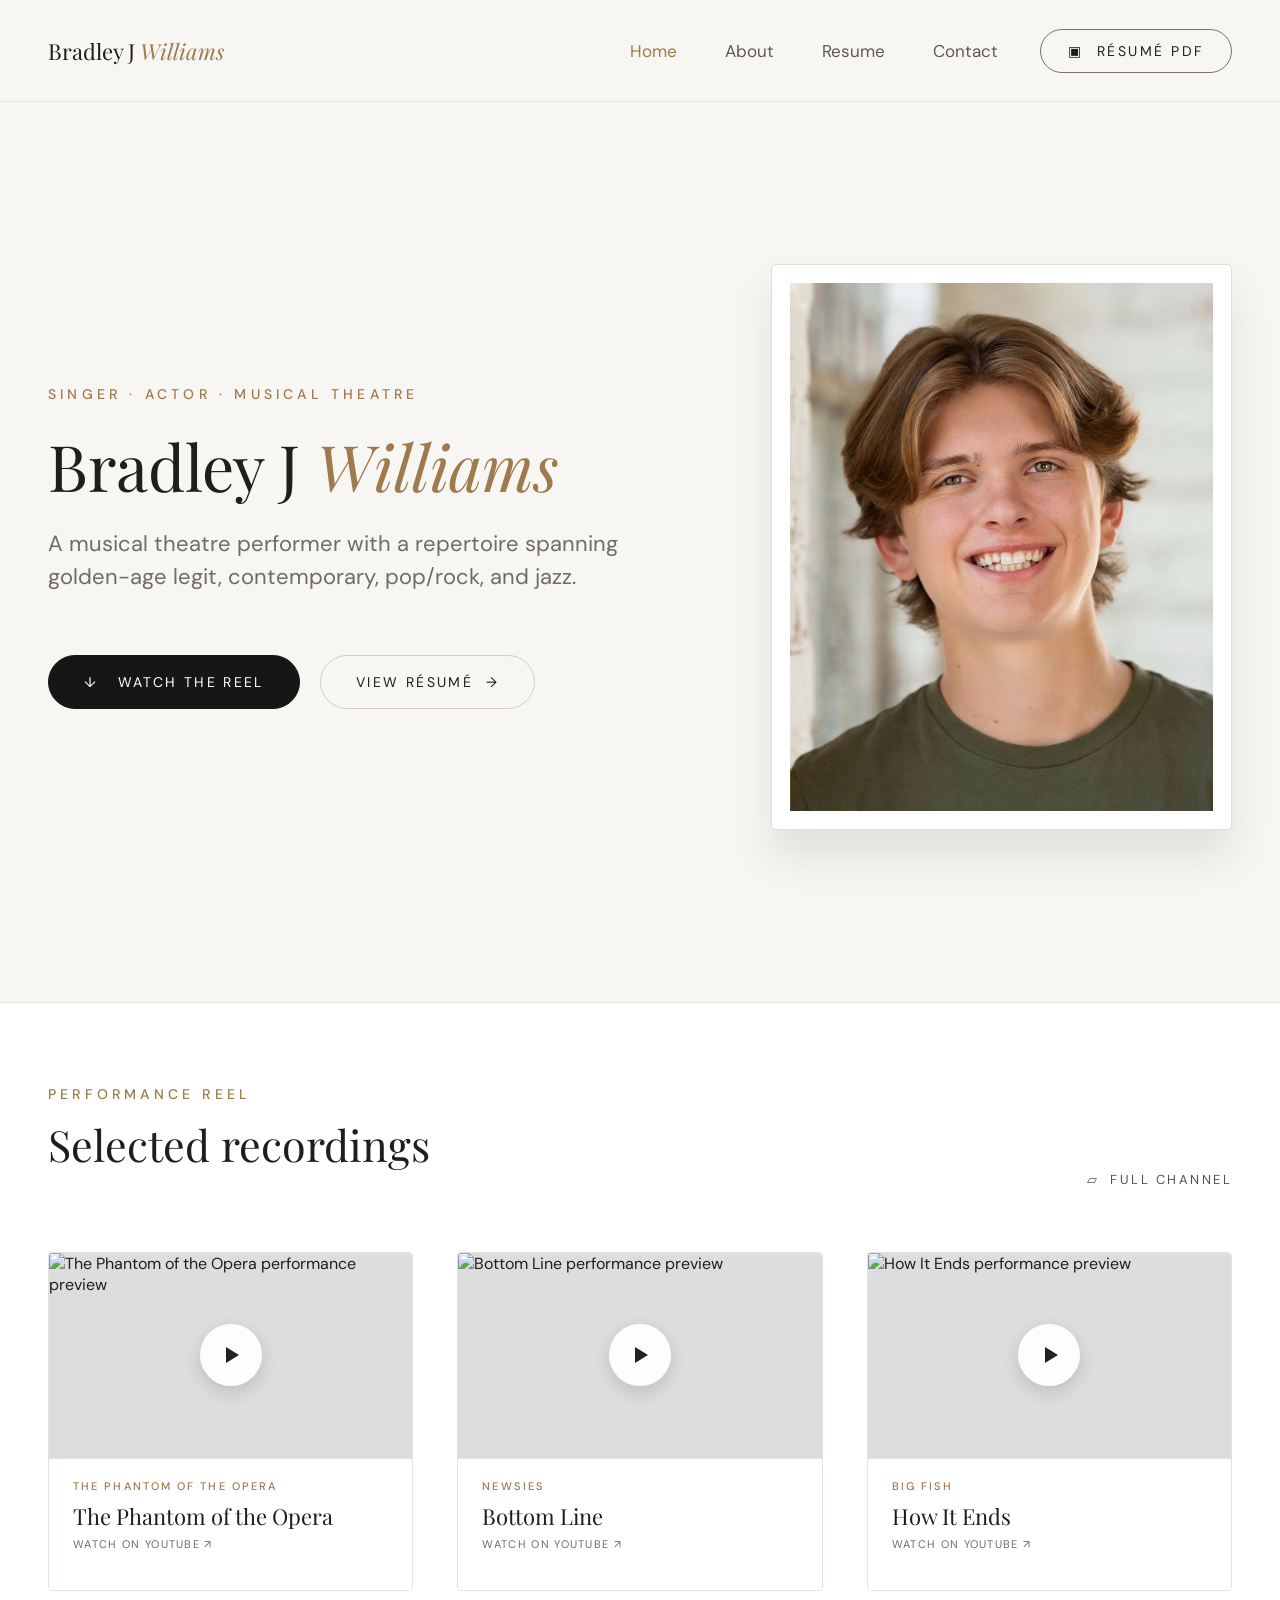
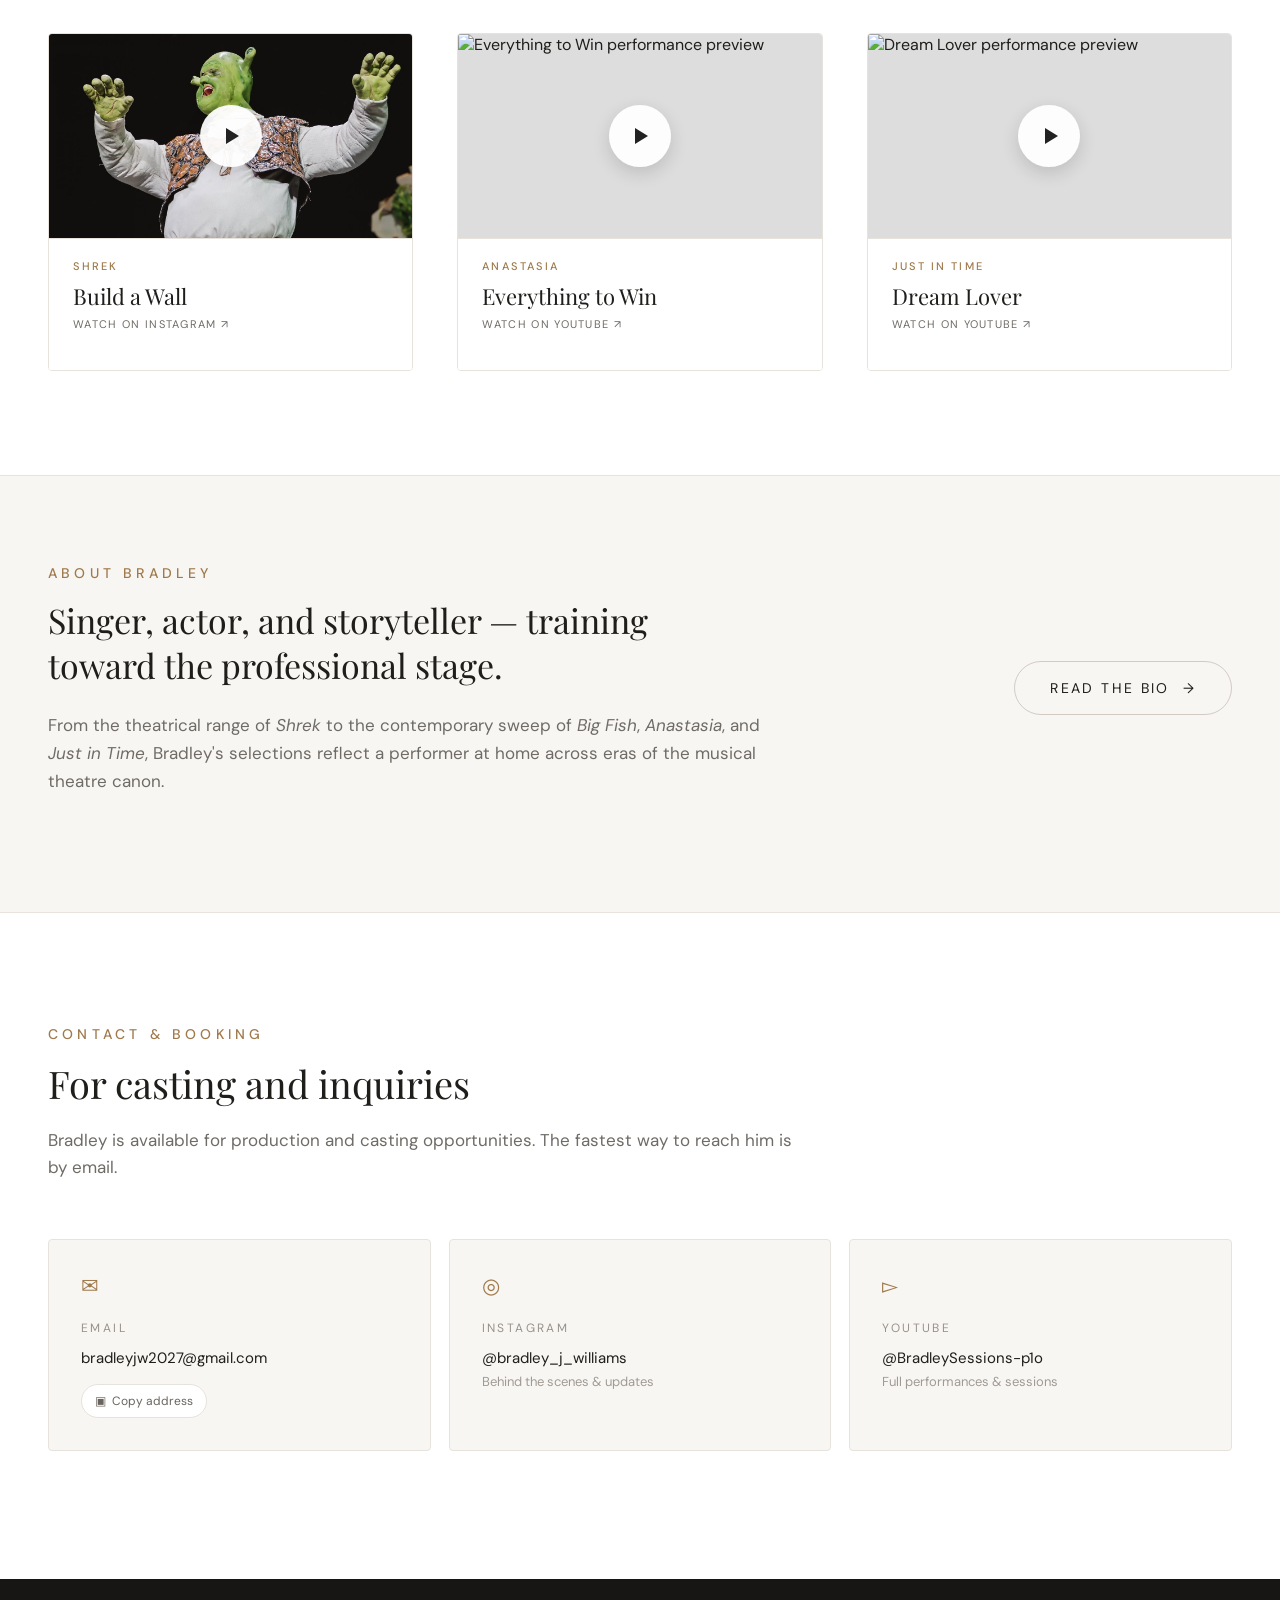
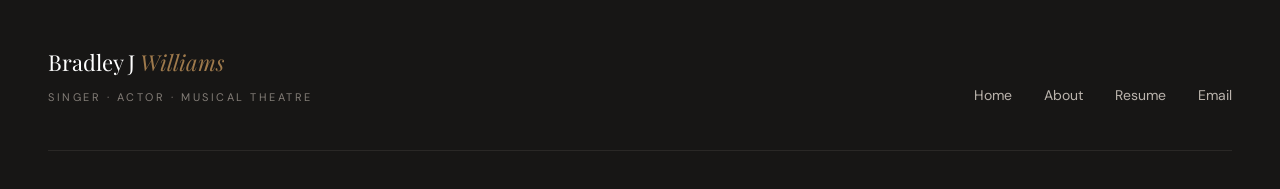
==== index.html @ c388e52e "Improve homepage SEO metadata and structured data" ====
<!doctype html>
<html lang="en">
<head>
  <meta charset="utf-8">
  <meta name="viewport" content="width=device-width, initial-scale=1">
  <title>Bradley Williams | Musical Theatre Singer & Actor</title>
  <meta name="description" content="Bradley Williams is a Texas-based singer, actor, tenor, and musical theatre performer. Explore performance videos, biography, credits, and résumé.">
  <meta name="robots" content="index,follow">
  <link rel="canonical" href="https://bradleywilliams.com/">
  <meta property="og:type" content="website">
  <meta property="og:title" content="Bradley Williams | Musical Theatre Singer & Actor">
  <meta property="og:description" content="Bradley Williams is a Texas-based singer, actor, tenor, and musical theatre performer.">
  <meta property="og:url" content="https://bradleywilliams.com/">
  <meta property="og:image" content="https://bradleywilliams.com/assets/images/bradley-headshot.jpg">
  <meta name="twitter:card" content="summary_large_image">
  <script type="application/ld+json">
  {
    "@context": "https://schema.org",
    "@type": "Person",
    "name": "Bradley Williams",
    "alternateName": "Bradley J Williams",
    "url": "https://bradleywilliams.com/",
    "image": "https://bradleywilliams.com/assets/images/bradley-headshot.jpg",
    "description": "Texas-based singer, actor, tenor, and musical theatre performer.",
    "jobTitle": "Musical Theatre Performer",
    "sameAs": [
      "https://www.instagram.com/bradley_j_williams",
      "https://www.youtube.com/@BradleySessions-p1o"
    ],
    "knowsAbout": ["Musical theatre", "Acting", "Singing", "Tenor vocal performance"]
  }
  </script>
  <link rel="stylesheet" href="/css/styles.css">
</head>
<body>

<header class="site-header">
  <div class="header-inner">
    <a class="brand" href="/">Bradley J <em>Williams</em></a>
    <div class="nav-wrap">
      <nav class="main-nav" aria-label="Primary navigation">
        <a class="active" href="/">Home</a>
<a href="/about/">About</a>
<a href="/resume/">Resume</a>
<a href="/#contact">Contact</a>
      </nav>
      <a class="pill header-resume" href="/assets/Bradley-Williams-Resume.pdf" target="_blank" rel="noreferrer">▣&nbsp; Résumé PDF</a>
      <button class="mobile-menu-button" type="button">Menu</button>
    </div>
  </div>
</header>

<main>
  <section class="hero">
    <div class="hero-inner">
      <div>
        <div class="eyebrow">Singer · Actor · Musical Theatre</div>
        <h1>Bradley J <em>Williams</em></h1>
        <p class="hero-copy">A musical theatre performer with a repertoire spanning golden-age legit, contemporary, pop/rock, and jazz.</p>
        <div class="hero-actions">
          <a class="btn btn-dark" href="#reel">↓&nbsp;&nbsp; Watch the Reel</a>
          <a class="btn" href="/resume/">View Résumé&nbsp; →</a>
        </div>
      </div>
      <div class="portrait-wrap">
        <img src="/assets/images/bradley-headshot.jpg" alt="Bradley Williams headshot">
      </div>
    </div>
  </section>

  <section class="section" id="reel">
    <div class="container">
      <div class="section-head">
        <div>
          <div class="eyebrow">Performance Reel</div>
          <h2 class="section-title">Selected recordings</h2>
        </div>
        <a class="text-link" href="https://www.youtube.com/@BradleySessions-p1o" target="_blank" rel="noreferrer">▱&nbsp; Full Channel</a>
      </div>
      <div class="reel-grid">
<article class="reel-card">
  <a class="video-card-link" href="https://youtu.be/jh11AfMgz7s?si=OAochRNRkczRtO2m" target="_blank" rel="noreferrer" aria-label="Watch The Phantom of the Opera on YouTube">
    <div class="thumb">
      <img src="https://i.ytimg.com/vi/jh11AfMgz7s/maxresdefault.jpg" onerror="this.onerror=null;this.src='https://i.ytimg.com/vi/jh11AfMgz7s/hqdefault.jpg';" alt="The Phantom of the Opera performance preview">
      <span class="thumb-play" aria-hidden="true"></span>
    </div>
    <div class="video-caption">
      <div class="video-caption-source">The Phantom of the Opera</div>
      <h3>The Phantom of the Opera</h3>
      <div class="video-caption-platform">Watch on YouTube ↗</div>
    </div>
  </a>
</article>

<article class="reel-card">
  <a class="video-card-link" href="https://youtu.be/Z5vK0lTfNGQ?si=1kNYJ4Dmfmtf8sWB&t=14" target="_blank" rel="noreferrer" aria-label="Watch Bottom Line on YouTube">
    <div class="thumb">
      <img src="https://i.ytimg.com/vi/Z5vK0lTfNGQ/maxresdefault.jpg" onerror="this.onerror=null;this.src='https://i.ytimg.com/vi/Z5vK0lTfNGQ/hqdefault.jpg';" alt="Bottom Line performance preview">
      <span class="thumb-play" aria-hidden="true"></span>
    </div>
    <div class="video-caption">
      <div class="video-caption-source">Newsies</div>
      <h3>Bottom Line</h3>
      <div class="video-caption-platform">Watch on YouTube ↗</div>
    </div>
  </a>
</article>

<article class="reel-card">
  <a class="video-card-link" href="https://youtu.be/i0TTzOoJ-EU?si=W6G39jZOZdySjTmH&t=114" target="_blank" rel="noreferrer" aria-label="Watch How It Ends on YouTube">
    <div class="thumb">
      <img src="https://i.ytimg.com/vi/i0TTzOoJ-EU/maxresdefault.jpg" onerror="this.onerror=null;this.src='https://i.ytimg.com/vi/i0TTzOoJ-EU/hqdefault.jpg';" alt="How It Ends performance preview">
      <span class="thumb-play" aria-hidden="true"></span>
    </div>
    <div class="video-caption">
      <div class="video-caption-source">Big Fish</div>
      <h3>How It Ends</h3>
      <div class="video-caption-platform">Watch on YouTube ↗</div>
    </div>
  </a>
</article>

<article class="reel-card">
  <a class="video-card-link" href="https://www.instagram.com/reel/Datxx2kPi9q/" target="_blank" rel="noreferrer" aria-label="Watch Build a Wall on Instagram">
    <div class="thumb">
      <img src="/assets/images/build-a-wall.jpg" alt="Build a Wall performance preview">
      <span class="thumb-play" aria-hidden="true"></span>
    </div>
    <div class="video-caption">
      <div class="video-caption-source">Shrek</div>
      <h3>Build a Wall</h3>
      <div class="video-caption-platform">Watch on Instagram ↗</div>
    </div>
  </a>
</article>

<article class="reel-card">
  <a class="video-card-link" href="https://youtu.be/oRE6mgVL8vE?si=3Qv8_Ngjm-LgUA46&t=59" target="_blank" rel="noreferrer" aria-label="Watch Everything to Win on YouTube">
    <div class="thumb">
      <img src="https://i.ytimg.com/vi/oRE6mgVL8vE/maxresdefault.jpg" onerror="this.onerror=null;this.src='https://i.ytimg.com/vi/oRE6mgVL8vE/hqdefault.jpg';" alt="Everything to Win performance preview">
      <span class="thumb-play" aria-hidden="true"></span>
    </div>
    <div class="video-caption">
      <div class="video-caption-source">Anastasia</div>
      <h3>Everything to Win</h3>
      <div class="video-caption-platform">Watch on YouTube ↗</div>
    </div>
  </a>
</article>

<article class="reel-card">
  <a class="video-card-link" href="https://www.youtube.com/watch?v=N6ju4sAEshk" target="_blank" rel="noreferrer" aria-label="Watch Dream Lover on YouTube">
    <div class="thumb">
      <img src="https://i.ytimg.com/vi/N6ju4sAEshk/maxresdefault.jpg" onerror="this.onerror=null;this.src='https://i.ytimg.com/vi/N6ju4sAEshk/hqdefault.jpg';" alt="Dream Lover performance preview">
      <span class="thumb-play" aria-hidden="true"></span>
    </div>
    <div class="video-caption">
      <div class="video-caption-source">Just in Time</div>
      <h3>Dream Lover</h3>
      <div class="video-caption-platform">Watch on YouTube ↗</div>
    </div>
  </a>
</article>
</div>
    </div>
  </section>

  <section class="about-strip">
    <div class="container about-grid">
      <div class="about-copy">
        <div class="eyebrow">About Bradley</div>
        <h2>Singer, actor, and storyteller — training toward the professional stage.</h2>
        <p>From the theatrical range of <em>Shrek</em> to the contemporary sweep of <em>Big Fish</em>, <em>Anastasia</em>, and <em>Just in Time</em>, Bradley's selections reflect a performer at home across eras of the musical theatre canon.</p>
      </div>
      <a class="btn about-cta" href="/about/">Read the Bio&nbsp; →</a>
    </div>
  </section>

  <section class="contact" id="contact">
    <div class="container">
      <div class="eyebrow">Contact & Booking</div>
      <h2>For casting and inquiries</h2>
      <p class="contact-intro">Bradley is available for production and casting opportunities. The fastest way to reach him is by email.</p>
      <div class="contact-grid">
        <div class="contact-card">
          <div class="contact-icon">✉</div>
          <div class="contact-label">Email</div>
          <div class="contact-value"><a href="mailto:bradleyjw2027@gmail.com">bradleyjw2027@gmail.com</a></div>
          <button class="copy-btn" type="button" data-copy-email="bradleyjw2027@gmail.com">▣&nbsp; Copy address</button>
        </div>
        <a class="contact-card" href="https://www.instagram.com/bradley_j_williams?utm_source=ig_web_button_share_sheet&igsh=ZDNlZDc0MzIxNw==" target="_blank" rel="noreferrer">
          <div class="contact-icon">◎</div>
          <div class="contact-label">Instagram</div>
          <div class="contact-value">@bradley_j_williams</div>
          <div class="contact-sub">Behind the scenes & updates</div>
        </a>
        <a class="contact-card" href="https://www.youtube.com/@BradleySessions-p1o" target="_blank" rel="noreferrer">
          <div class="contact-icon">▻</div>
          <div class="contact-label">YouTube</div>
          <div class="contact-value">@BradleySessions-p1o</div>
          <div class="contact-sub">Full performances & sessions</div>
        </a>
      </div>
    </div>
  </section>
</main>

<footer class="site-footer">
  <div class="container">
    <div class="footer-top">
      <div>
        <div class="footer-brand">Bradley J <em>Williams</em></div>
        <div class="footer-tagline">Singer · Actor · Musical Theatre</div>
      </div>
      <nav class="footer-nav">
        <a href="/">Home</a>
        <a href="/about/">About</a>
        <a href="/resume/">Resume</a>
        <a href="mailto:bradleyjw2027@gmail.com">Email</a>
      </nav>
    </div>
    <div class="footer-rule"></div>
  </div>
</footer>
<script src="/js/main.js"></script>

</body>
</html>
---- css/styles.css ----
@import url('https://fonts.googleapis.com/css2?family=DM+Sans:wght@300;400;500;600&family=Playfair+Display:ital,wght@0,400;1,400&display=swap');

:root {
  --paper: #f8f6f3;
  --white: #ffffff;
  --ink: #1f1e1b;
  --muted: #6f6b66;
  --gold: #9f7a4c;
  --line: #e7e2dc;
  --dark: #171615;
  --max: 1440px;
  --serif: "Playfair Display", Georgia, "Times New Roman", serif;
  --sans: "DM Sans", Arial, sans-serif;
}
* { box-sizing: border-box; }
html { scroll-behavior: smooth; }
body { margin:0; color:var(--ink); font-family:var(--sans); background:#fff; -webkit-font-smoothing:antialiased; }
a { color:inherit; text-decoration:none; }
img { display:block; max-width:100%; }
button { font:inherit; }
.container { width:min(calc(100% - 96px), var(--max)); margin:0 auto; }

.site-header {
  height:102px; background:rgba(248,246,243,.96); border-bottom:1px solid var(--line);
  display:flex; align-items:center; position:sticky; top:0; z-index:20; backdrop-filter:blur(10px);
}
.header-inner {
  width:min(calc(100% - 96px), 1885px); margin:0 auto; display:flex; align-items:center; justify-content:space-between;
}
.brand { font-family:var(--serif); font-size:22px; white-space:nowrap; }
.brand em { color:var(--gold); font-weight:400; }
.nav-wrap { display:flex; align-items:center; gap:42px; }
.main-nav { display:flex; gap:48px; align-items:center; }
.main-nav a { color:#5e5953; font-size:17px; }
.main-nav a:hover, .main-nav a.active { color:var(--gold); }

.pill, .btn { display:inline-flex; align-items:center; justify-content:center; gap:11px; border-radius:999px; transition:.2s ease; }
.pill { padding:12px 27px; border:1px solid #77716a; font-size:14px; letter-spacing:.18em; text-transform:uppercase; }
.pill:hover { background:var(--ink); color:#fff; }

.hero { background:var(--paper); border-bottom:1px solid var(--line); }
.hero-inner {
  min-height:900px; width:min(calc(100% - 96px), 1885px); margin:0 auto;
  display:grid; grid-template-columns:1.15fr .85fr; align-items:center; gap:100px; padding:95px 0 105px;
}
.eyebrow { color:var(--gold); text-transform:uppercase; font-size:14px; letter-spacing:.30em; font-weight:500; }
.hero h1, .section-title, .page-title { font-family:var(--serif); font-weight:400; }
.hero h1 { font-size:clamp(56px, 5vw, 72px); margin:30px 0 28px; line-height:1.03; }
.hero h1 em { color:var(--gold); font-weight:400; }
.hero-copy { max-width:770px; color:var(--muted); font-size:22px; line-height:1.5; margin:0; }
.hero-actions { display:flex; gap:20px; margin-top:62px; flex-wrap:wrap; }
.btn {
  min-height:54px; padding:0 35px; border:1px solid #d1cbc4; text-transform:uppercase;
  letter-spacing:.17em; font-size:14px; background:transparent;
}
.btn-dark { background:var(--dark); color:#fff; border-color:var(--dark); }
.btn:hover { transform:translateY(-1px); }
.btn-dark:hover { background:#2a2826; }

.portrait-wrap {
  justify-self:center; width:min(100%, 590px); padding:18px; border:1px solid #e1ddd8;
  border-radius:5px; background:#fff; box-shadow:0 26px 40px rgba(33,29,24,.10);
}
.portrait-wrap img { width:100%; aspect-ratio:.80; object-fit:cover; }

.section { padding:82px 0 104px; }
.section-head { display:flex; align-items:flex-end; justify-content:space-between; gap:40px; margin-bottom:64px; }
.section-title { font-size:43px; line-height:1.1; margin:18px 0 20px; }
.section-lede { color:var(--muted); font-size:18px; line-height:1.55; max-width:780px; margin:0; }
.text-link { text-transform:uppercase; letter-spacing:.19em; font-size:13px; color:#57524e; white-space:nowrap; }

.reel-grid { display:grid; grid-template-columns:repeat(3, 1fr); gap:42px 44px; }
.reel-card { border:1px solid var(--line); border-radius:4px; overflow:hidden; background:#fff; }
.thumb { position:relative; aspect-ratio:16/9; overflow:hidden; background:#ddd; }
.thumb img { width:100%; height:100%; object-fit:cover; }
.card-body { padding:30px 32px 34px; }
.card-kicker { color:var(--gold); font-size:12px; letter-spacing:.22em; text-transform:uppercase; }
.card-title { font-family:var(--serif); font-size:21px; margin:15px 0 6px; font-weight:400; }
.card-credit { color:#938d87; font-size:15px; }
.card-link { display:inline-block; margin-top:22px; text-transform:uppercase; font-size:12px; letter-spacing:.18em; color:#5d5853; }

.about-strip { background:var(--paper); border-top:1px solid var(--line); border-bottom:1px solid var(--line); padding:88px 0 100px; }
.about-grid { display:grid; grid-template-columns:1.3fr .7fr; align-items:center; gap:80px; }
.about-copy h2 { font-family:var(--serif); font-size:34px; line-height:1.33; font-weight:400; max-width:660px; margin:16px 0 24px; }
.about-copy p { color:var(--muted); font-size:17px; line-height:1.62; max-width:760px; }
.about-cta { justify-self:end; }

.contact { padding:112px 0 128px; }
.contact h2 { font-family:var(--serif); font-weight:400; font-size:38px; margin:15px 0 18px; }
.contact-intro { color:var(--muted); font-size:17px; line-height:1.6; max-width:760px; }
.contact-grid { margin-top:58px; display:grid; grid-template-columns:repeat(3, 1fr); gap:18px; }
.contact-card { min-height:176px; border:1px solid var(--line); background:var(--paper); padding:32px; border-radius:4px; }
.contact-icon { color:var(--gold); font-size:21px; }
.contact-label { color:#98918a; letter-spacing:.20em; text-transform:uppercase; font-size:12px; margin-top:20px; }
.contact-value { margin-top:12px; font-size:15px; }
.contact-sub { color:#a09a94; font-size:13px; margin-top:5px; }
.copy-btn { margin-top:16px; border:1px solid var(--line); background:#fff; border-radius:999px; padding:8px 13px; cursor:pointer; color:#6a645f; font-size:12px; }

.site-footer { background:var(--dark); color:#bbb4ad; padding:68px 0 38px; }
.footer-top { display:flex; align-items:flex-end; justify-content:space-between; gap:40px; }
.footer-brand { color:#fff; font-family:var(--serif); font-size:22px; }
.footer-brand em { color:var(--gold); }
.footer-tagline { margin-top:13px; text-transform:uppercase; font-size:11px; letter-spacing:.23em; color:#837d77; }
.footer-nav { display:flex; gap:32px; font-size:14px; }
.footer-rule { border-top:1px solid #2a2826; margin-top:46px; }

.page-hero { background:var(--paper); border-bottom:1px solid var(--line); padding:100px 0 90px; }
.page-title { font-size:56px; margin:18px 0 22px; }
.content-section { padding:80px 0 120px; }
.prose { max-width:820px; color:var(--muted); font-size:18px; line-height:1.8; }
.prose h2 { color:var(--ink); font-family:var(--serif); font-size:32px; font-weight:400; margin-top:46px; }
.resume-grid { display:grid; grid-template-columns:1fr 1fr; gap:42px 70px; margin-top:50px; }
.resume-block h3 { font-family:var(--serif); font-size:26px; font-weight:400; margin:0 0 18px; }
.resume-block p, .resume-block li { color:var(--muted); line-height:1.7; }
.resume-block ul { padding-left:18px; }

.mobile-menu-button { display:none; }

@media (max-width:980px) {
  .container, .header-inner, .hero-inner { width:min(calc(100% - 44px), var(--max)); }
  .main-nav, .header-resume { display:none; }
  .mobile-menu-button { display:block; border:1px solid var(--line); background:#fff; border-radius:999px; padding:9px 14px; font-size:13px; cursor:pointer; }
  .nav-wrap.open .main-nav {
    display:flex; position:absolute; right:22px; top:78px; background:#fff; border:1px solid var(--line);
    flex-direction:column; gap:0; width:220px; box-shadow:0 16px 36px rgba(0,0,0,.08);
  }
  .nav-wrap.open .main-nav a { width:100%; padding:15px 20px; border-bottom:1px solid var(--line); }
  .hero-inner { grid-template-columns:1fr; min-height:auto; padding:80px 0; gap:65px; }
  .portrait-wrap { width:min(100%, 520px); justify-self:start; }
  .reel-grid { grid-template-columns:1fr 1fr; }
  .about-grid { grid-template-columns:1fr; }
  .about-cta { justify-self:start; }
  .contact-grid { grid-template-columns:1fr; }
}

@media (max-width:640px) {
  .site-header { height:78px; }
  .container, .header-inner, .hero-inner { width:min(calc(100% - 32px), var(--max)); }
  .brand { font-size:20px; }
  .hero-inner { padding:62px 0 70px; gap:52px; }
  .hero h1 { font-size:49px; }
  .hero-copy { font-size:18px; }
  .hero-actions { margin-top:38px; }
  .btn { width:100%; }
  .section { padding:70px 0 80px; }
  .section-head { display:block; margin-bottom:40px; }
  .section-head .text-link { display:inline-block; margin-top:24px; }
  .section-title { font-size:36px; }
  .reel-grid { grid-template-columns:1fr; gap:22px; }
  .card-body { padding:24px; }
  .about-strip { padding:70px 0; }
  .about-copy h2 { font-size:30px; }
  .contact { padding:78px 0 90px; }
  .footer-top { align-items:flex-start; flex-direction:column; }
  .footer-nav { flex-wrap:wrap; gap:18px 26px; }
  .page-title { font-size:45px; }
  .resume-grid { grid-template-columns:1fr; }
}


/* === Emergent-style About page === */
.about-page-hero {
  background: var(--paper);
  padding: 88px 0 44px;
}
.about-page-title {
  font-family: var(--serif);
  font-size: clamp(48px, 5vw, 68px);
  line-height: 1.03;
  font-weight: 400;
  max-width: 850px;
  margin: 24px 0 0;
}
.about-page-title em {
  color: var(--gold);
  font-weight: 400;
}
.about-detail-section {
  background: var(--paper);
  padding: 28px 0 110px;
}
.about-detail-grid {
  display: grid;
  grid-template-columns: 390px 1fr;
  gap: 74px;
  align-items: start;
}
.about-photo-card {
  background: #fff;
  border: 1px solid var(--line);
  padding: 12px;
  border-radius: 4px;
}
.about-photo-card img {
  width: 100%;
  aspect-ratio: 4 / 5;
  object-fit: cover;
  object-position: center top;
}
.about-facts {
  border-top: 1px solid var(--line);
  margin-top: 28px;
  padding-top: 18px;
}
.about-fact {
  display: flex;
  justify-content: space-between;
  gap: 22px;
  padding: 8px 0;
}
.about-fact .label {
  color: #9a948d;
  text-transform: uppercase;
  letter-spacing: .18em;
  font-size: 11px;
}
.about-fact .value {
  text-align: right;
  font-size: 13px;
}
.about-copy-stack h2 {
  font-family: var(--serif);
  font-size: 31px;
  font-weight: 400;
  margin: 0 0 18px;
}
.about-copy-stack p {
  color: var(--muted);
  font-size: 16px;
  line-height: 1.65;
  max-width: 720px;
}
.about-copy-stack section + section {
  margin-top: 48px;
}
.training-note {
  margin-top: 14px;
  padding: 26px 28px;
  background: #f3efe8;
  border: 1px solid #e5d9c8;
  color: var(--muted);
  line-height: 1.55;
  font-size: 15px;
}

/* === Emergent-style Resume page === */
.resume-page {
  background: var(--paper);
}
.resume-page-hero {
  padding: 92px 0 60px;
}
.resume-page-top {
  display: flex;
  justify-content: space-between;
  gap: 48px;
  align-items: flex-end;
}
.resume-page-title {
  font-family: var(--serif);
  font-size: clamp(48px, 5vw, 66px);
  line-height: 1.03;
  font-weight: 400;
  margin: 22px 0 20px;
}
.resume-page-title em {
  color: var(--gold);
  font-weight: 400;
}
.resume-actions {
  display: flex;
  gap: 16px;
  flex-wrap: wrap;
  padding-bottom: 12px;
}
.resume-preview-shell {
  width: min(calc(100% - 96px), var(--max));
  margin: 0 auto;
  padding-bottom: 110px;
}
.resume-preview-card {
  border: 1px solid var(--line);
  background: #fff;
  border-radius: 4px;
  overflow: hidden;
  box-shadow: 0 18px 40px rgba(25,23,20,.06);
}
.resume-preview-bar {
  height: 44px;
  display: flex;
  align-items: center;
  justify-content: space-between;
  padding: 0 20px;
  color: #9b948c;
  font-size: 11px;
  letter-spacing: .18em;
  text-transform: uppercase;
  border-bottom: 1px solid var(--line);
}
.resume-preview-frame {
  background: #202020;
  min-height: 900px;
}
.resume-preview-frame iframe {
  width: 100%;
  height: 900px;
  border: 0;
  display: block;
  background: #202020;
}

@media (max-width: 980px) {
  .about-detail-grid {
    grid-template-columns: 1fr;
    gap: 46px;
  }
  .about-photo-column {
    max-width: 480px;
  }
  .resume-page-top {
    display: block;
  }
  .resume-actions {
    margin-top: 28px;
  }
}
@media (max-width: 640px) {
  .about-page-hero { padding: 58px 0 24px; }
  .about-detail-section { padding-bottom: 72px; }
  .about-page-title { font-size: 46px; }
  .about-fact { display: block; }
  .about-fact .value { text-align: left; margin-top: 5px; }
  .resume-page-hero { padding: 58px 0 38px; }
  .resume-page-title { font-size: 45px; }
  .resume-preview-shell { width: min(calc(100% - 32px), var(--max)); }
  .resume-preview-frame,
  .resume-preview-frame iframe { min-height: 620px; height: 620px; }
}

.thumb-play {
  position: absolute;
  left: 50%;
  top: 50%;
  transform: translate(-50%, -50%);
  width: 62px;
  height: 62px;
  border-radius: 50%;
  background: rgba(255,255,255,.94);
  display: grid;
  place-items: center;
  z-index: 2;
  box-shadow: 0 6px 18px rgba(0,0,0,.14);
  pointer-events: none;
}
.thumb-play::after {
  content: "";
  display: block;
  margin-left: 4px;
  width: 0;
  height: 0;
  border-top: 8px solid transparent;
  border-bottom: 8px solid transparent;
  border-left: 13px solid #222;
}

.video-title-strip {
  padding: 18px 24px 16px;
  border-bottom: 1px solid var(--line);
  background: #fff;
}
.video-title-main {
  display: block;
  font-family: var(--serif);
  font-size: 20px;
  line-height: 1.2;
  color: var(--ink);
}
.video-title-sub {
  display: block;
  margin-top: 6px;
  color: var(--muted);
  font-size: 13px;
  line-height: 1.4;
}
@media (max-width: 640px) {
  .video-title-strip {
    padding: 16px 20px 14px;
  }
  .video-title-main {
    font-size: 19px;
  }
}


/* === Final performance-card layout: image + always-visible caption beneath === */
.reel-card {
  border: 1px solid var(--line);
  border-radius: 4px;
  overflow: hidden;
  background: #fff;
}
.video-card-link {
  display: block;
  background: #fff;
}
.reel-card .thumb {
  display: block;
  position: relative;
  width: 100%;
  aspect-ratio: 16 / 9;
  overflow: hidden;
  background: #ddd;
}
.reel-card .thumb img {
  display: block;
  width: 100%;
  height: 100%;
  object-fit: cover;
  object-position: center center;
}
.video-caption {
  display: block;
  min-height: 132px;
  padding: 20px 24px 22px;
  background: #fff;
  border-top: 1px solid var(--line);
}
.video-caption-source {
  color: var(--gold);
  text-transform: uppercase;
  letter-spacing: .19em;
  font-size: 11px;
  font-weight: 500;
}
.video-caption h3 {
  margin: 10px 0 8px;
  color: var(--ink);
  font-family: var(--serif);
  font-size: 22px;
  line-height: 1.2;
  font-weight: 400;
}
.video-caption-platform {
  color: var(--muted);
  text-transform: uppercase;
  letter-spacing: .12em;
  font-size: 11px;
}
.video-card-link:hover .video-caption h3 {
  color: var(--gold);
}
@media (max-width: 640px) {
  .video-caption {
    min-height: 0;
    padding: 17px 19px 19px;
  }
  .video-caption h3 {
    font-size: 21px;
  }
}
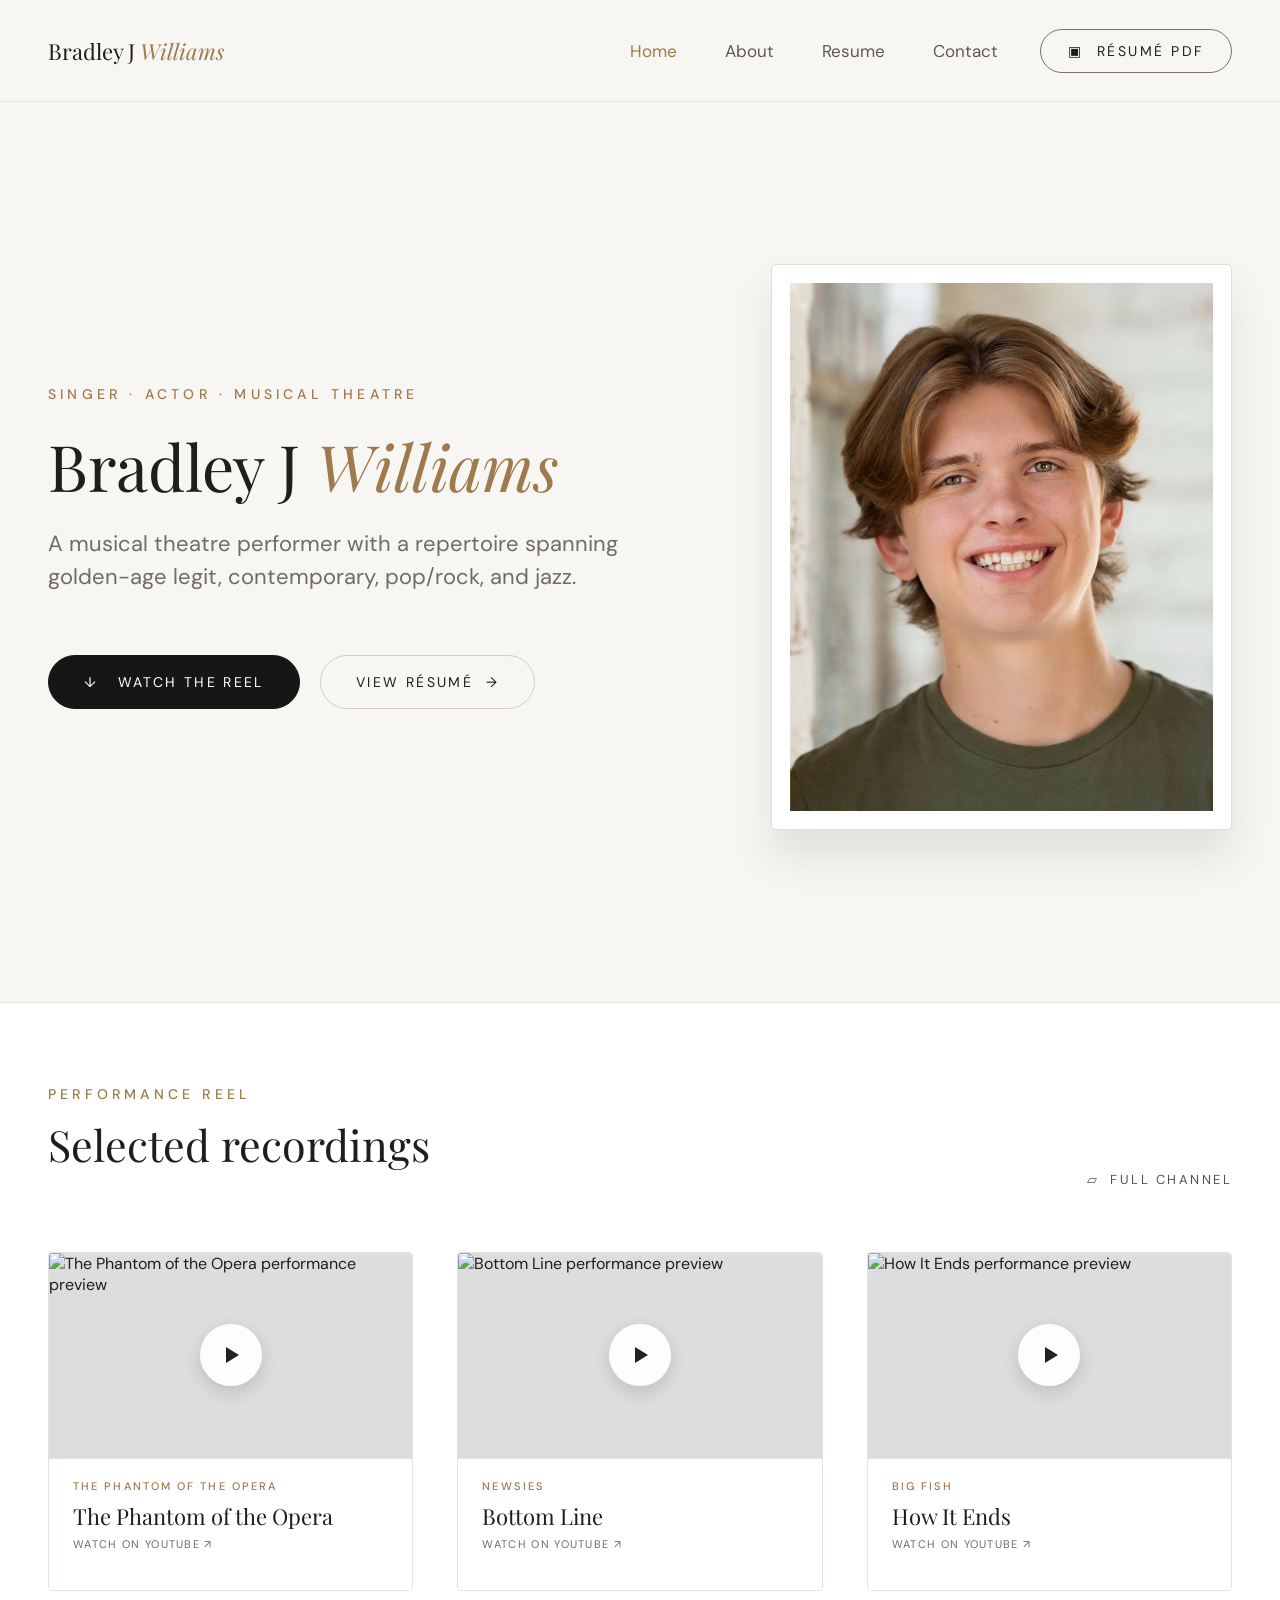
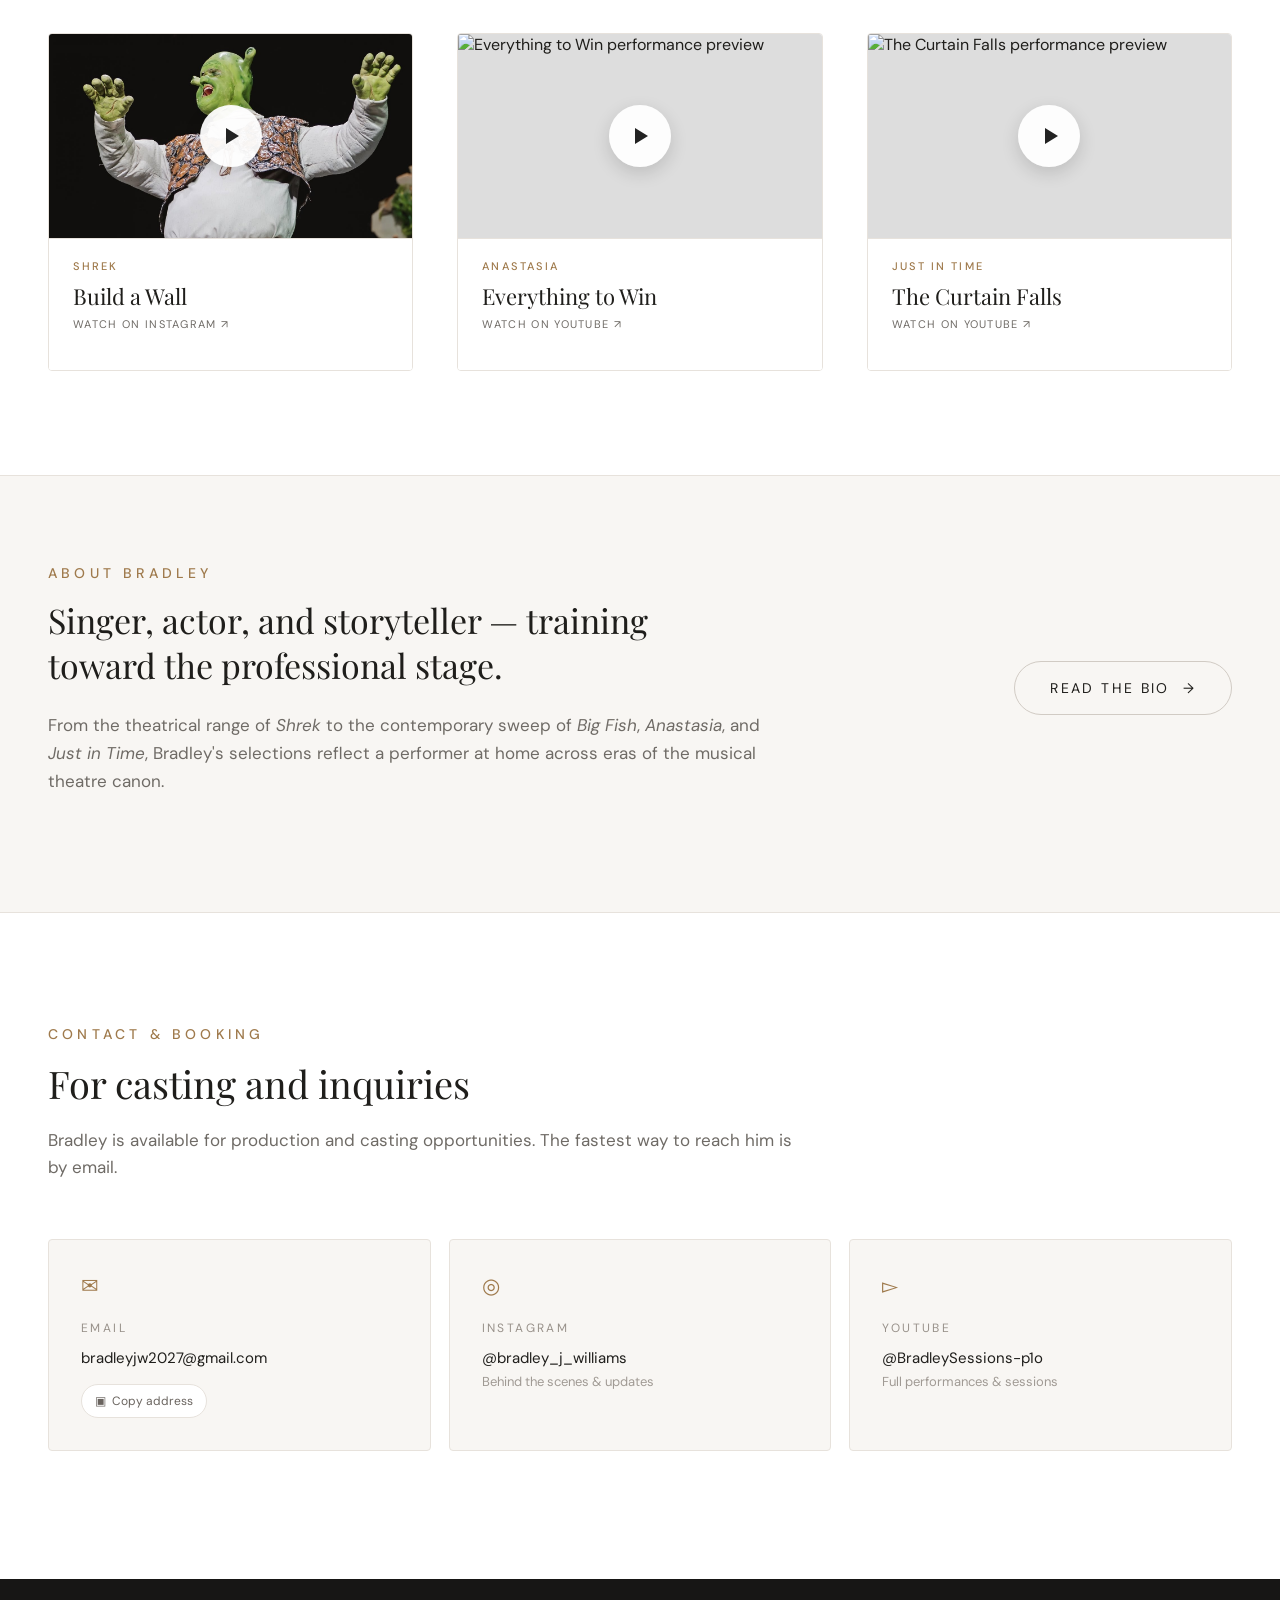
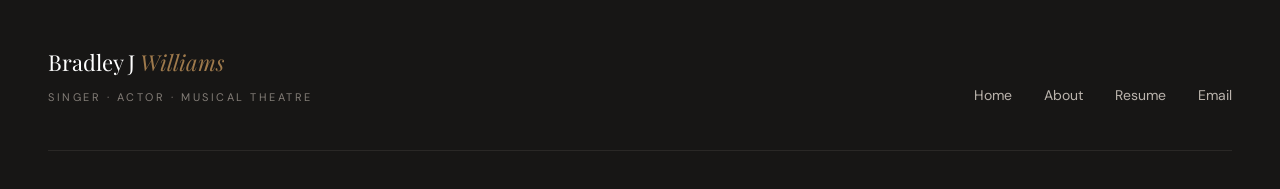
==== commit e488e8a7: "Replace Dream Lover with The Curtain Falls" ====
--- a/index.html
+++ b/index.html
@@ -135,9 +135,9 @@
 </article>
 
 <article class="reel-card">
-  <a class="video-card-link" href="https://youtu.be/oRE6mgVL8vE?si=3Qv8_Ngjm-LgUA46&t=59" target="_blank" rel="noreferrer" aria-label="Watch Everything to Win on YouTube">
-    <div class="thumb">
-      <img src="https://i.ytimg.com/vi/oRE6mgVL8vE/maxresdefault.jpg" onerror="this.onerror=null;this.src='https://i.ytimg.com/vi/oRE6mgVL8vE/hqdefault.jpg';" alt="Everything to Win performance preview">
+  <a class="video-card-link" href="https://youtu.be/3YkKSdJkU1c" target="_blank" rel="noreferrer" aria-label="Watch Everything to Win on YouTube">
+    <div class="thumb">
+      <img src="https://i.ytimg.com/vi/3YkKSdJkU1c/maxresdefault.jpg" onerror="this.onerror=null;this.src='https://i.ytimg.com/vi/3YkKSdJkU1c/hqdefault.jpg';" alt="Everything to Win performance preview">
       <span class="thumb-play" aria-hidden="true"></span>
     </div>
     <div class="video-caption">
@@ -149,14 +149,14 @@
 </article>
 
 <article class="reel-card">
-  <a class="video-card-link" href="https://www.youtube.com/watch?v=N6ju4sAEshk" target="_blank" rel="noreferrer" aria-label="Watch Dream Lover on YouTube">
-    <div class="thumb">
-      <img src="https://i.ytimg.com/vi/N6ju4sAEshk/maxresdefault.jpg" onerror="this.onerror=null;this.src='https://i.ytimg.com/vi/N6ju4sAEshk/hqdefault.jpg';" alt="Dream Lover performance preview">
+  <a class="video-card-link" href="https://youtu.be/JuVXacaVymQ" target="_blank" rel="noreferrer" aria-label="Watch The Curtain Falls on YouTube">
+    <div class="thumb">
+      <img src="https://i.ytimg.com/vi/JuVXacaVymQ/maxresdefault.jpg" onerror="this.onerror=null;this.src='https://i.ytimg.com/vi/JuVXacaVymQ/hqdefault.jpg';" alt="The Curtain Falls performance preview">
       <span class="thumb-play" aria-hidden="true"></span>
     </div>
     <div class="video-caption">
       <div class="video-caption-source">Just in Time</div>
-      <h3>Dream Lover</h3>
+      <h3>The Curtain Falls</h3>
       <div class="video-caption-platform">Watch on YouTube ↗</div>
     </div>
   </a>
--- a/css/styles.css
+++ b/css/styles.css
@@ -7,6 +7,7 @@
   --ink: #1f1e1b;
   --muted: #6f6b66;
   --gold: #9f7a4c;
+  --olive: #4d4c39;
   --line: #e7e2dc;
   --dark: #171615;
   --max: 1440px;
@@ -120,7 +121,7 @@
 @media (max-width:980px) {
   .container, .header-inner, .hero-inner { width:min(calc(100% - 44px), var(--max)); }
   .main-nav, .header-resume { display:none; }
-  .mobile-menu-button { display:block; border:1px solid var(--line); background:#fff; border-radius:999px; padding:9px 14px; font-size:13px; cursor:pointer; }
+  .mobile-menu-button { display:block; border:1px solid rgba(77,76,57,.35); background:var(--paper); color:var(--olive); border-radius:999px; padding:9px 14px; font-size:13px; font-weight:500; cursor:pointer; }
   .nav-wrap.open .main-nav {
     display:flex; position:absolute; right:22px; top:78px; background:#fff; border:1px solid var(--line);
     flex-direction:column; gap:0; width:220px; box-shadow:0 16px 36px rgba(0,0,0,.08);
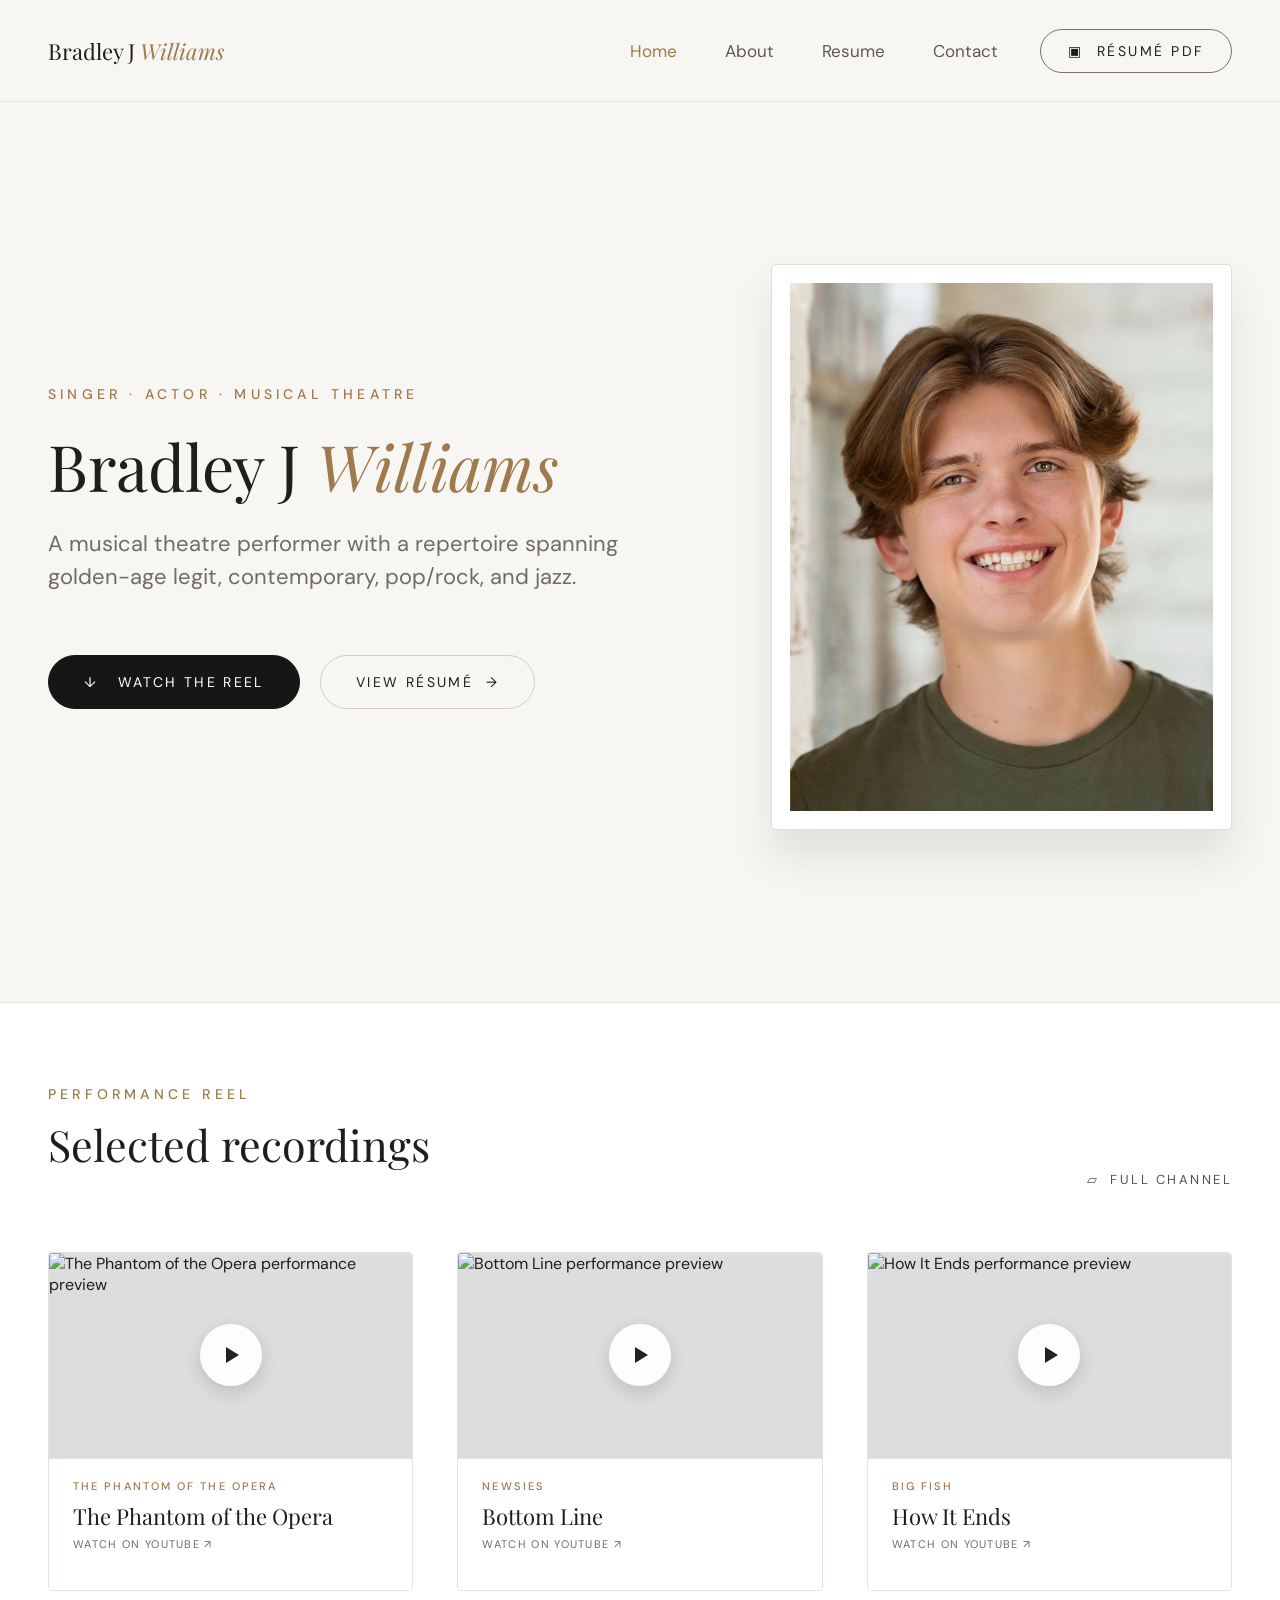
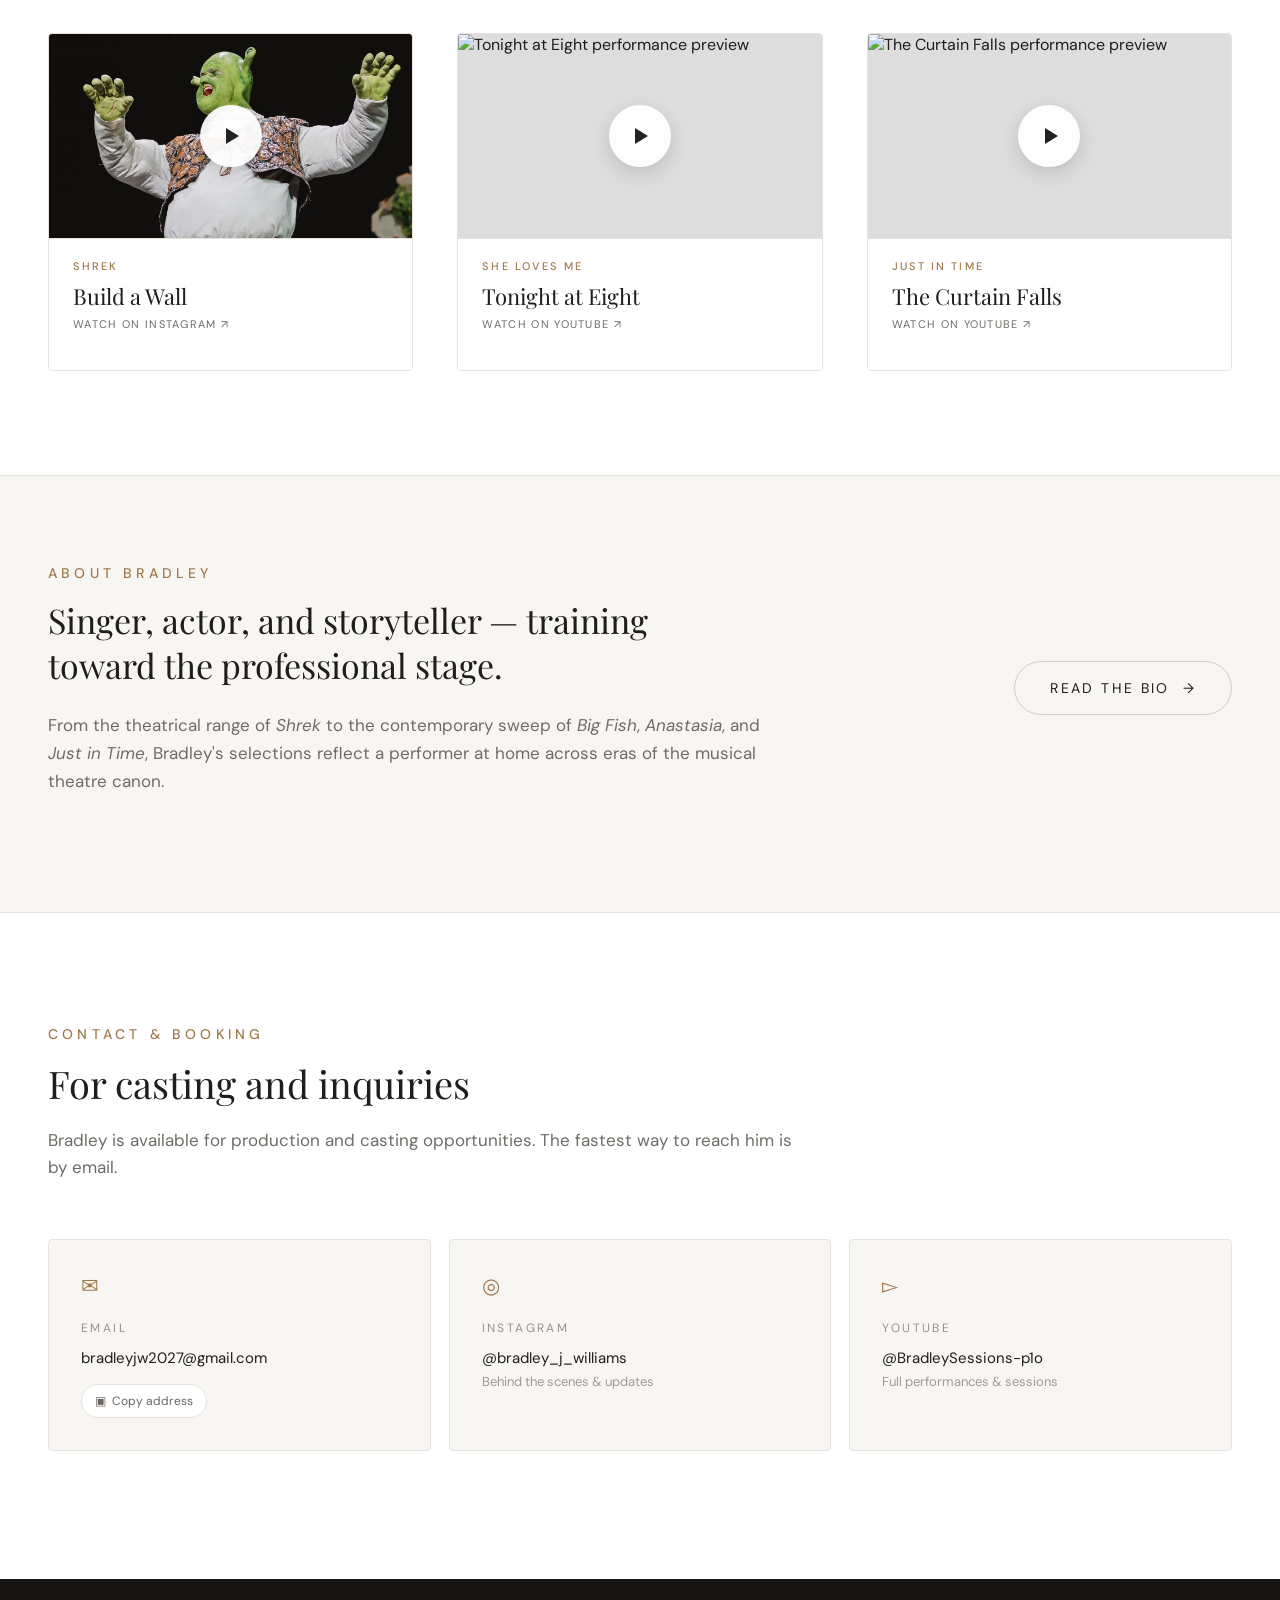
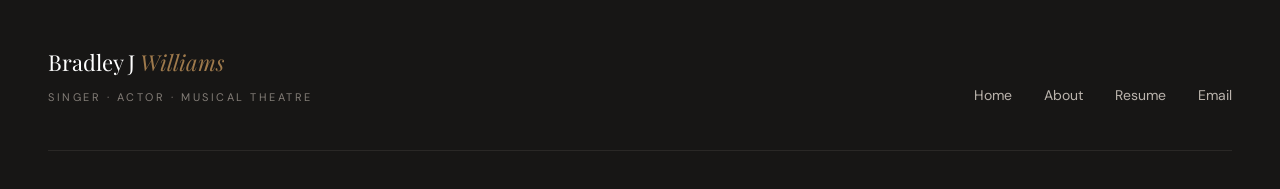
==== commit d03ce039: "Replace Everything to Win with Tonight at Eight" ====
--- a/index.html
+++ b/index.html
@@ -135,14 +135,14 @@
 </article>
 
 <article class="reel-card">
-  <a class="video-card-link" href="https://youtu.be/3YkKSdJkU1c" target="_blank" rel="noreferrer" aria-label="Watch Everything to Win on YouTube">
-    <div class="thumb">
-      <img src="https://i.ytimg.com/vi/3YkKSdJkU1c/maxresdefault.jpg" onerror="this.onerror=null;this.src='https://i.ytimg.com/vi/3YkKSdJkU1c/hqdefault.jpg';" alt="Everything to Win performance preview">
-      <span class="thumb-play" aria-hidden="true"></span>
-    </div>
-    <div class="video-caption">
-      <div class="video-caption-source">Anastasia</div>
-      <h3>Everything to Win</h3>
+  <a class="video-card-link" href="https://youtu.be/KSyqal8FO4o" target="_blank" rel="noreferrer" aria-label="Watch Tonight at Eight on YouTube">
+    <div class="thumb">
+      <img src="https://i.ytimg.com/vi/KSyqal8FO4o/maxresdefault.jpg" onerror="this.onerror=null;this.src='https://i.ytimg.com/vi/KSyqal8FO4o/hqdefault.jpg';" alt="Tonight at Eight performance preview">
+      <span class="thumb-play" aria-hidden="true"></span>
+    </div>
+    <div class="video-caption">
+      <div class="video-caption-source">She Loves Me</div>
+      <h3>Tonight at Eight</h3>
       <div class="video-caption-platform">Watch on YouTube ↗</div>
     </div>
   </a>
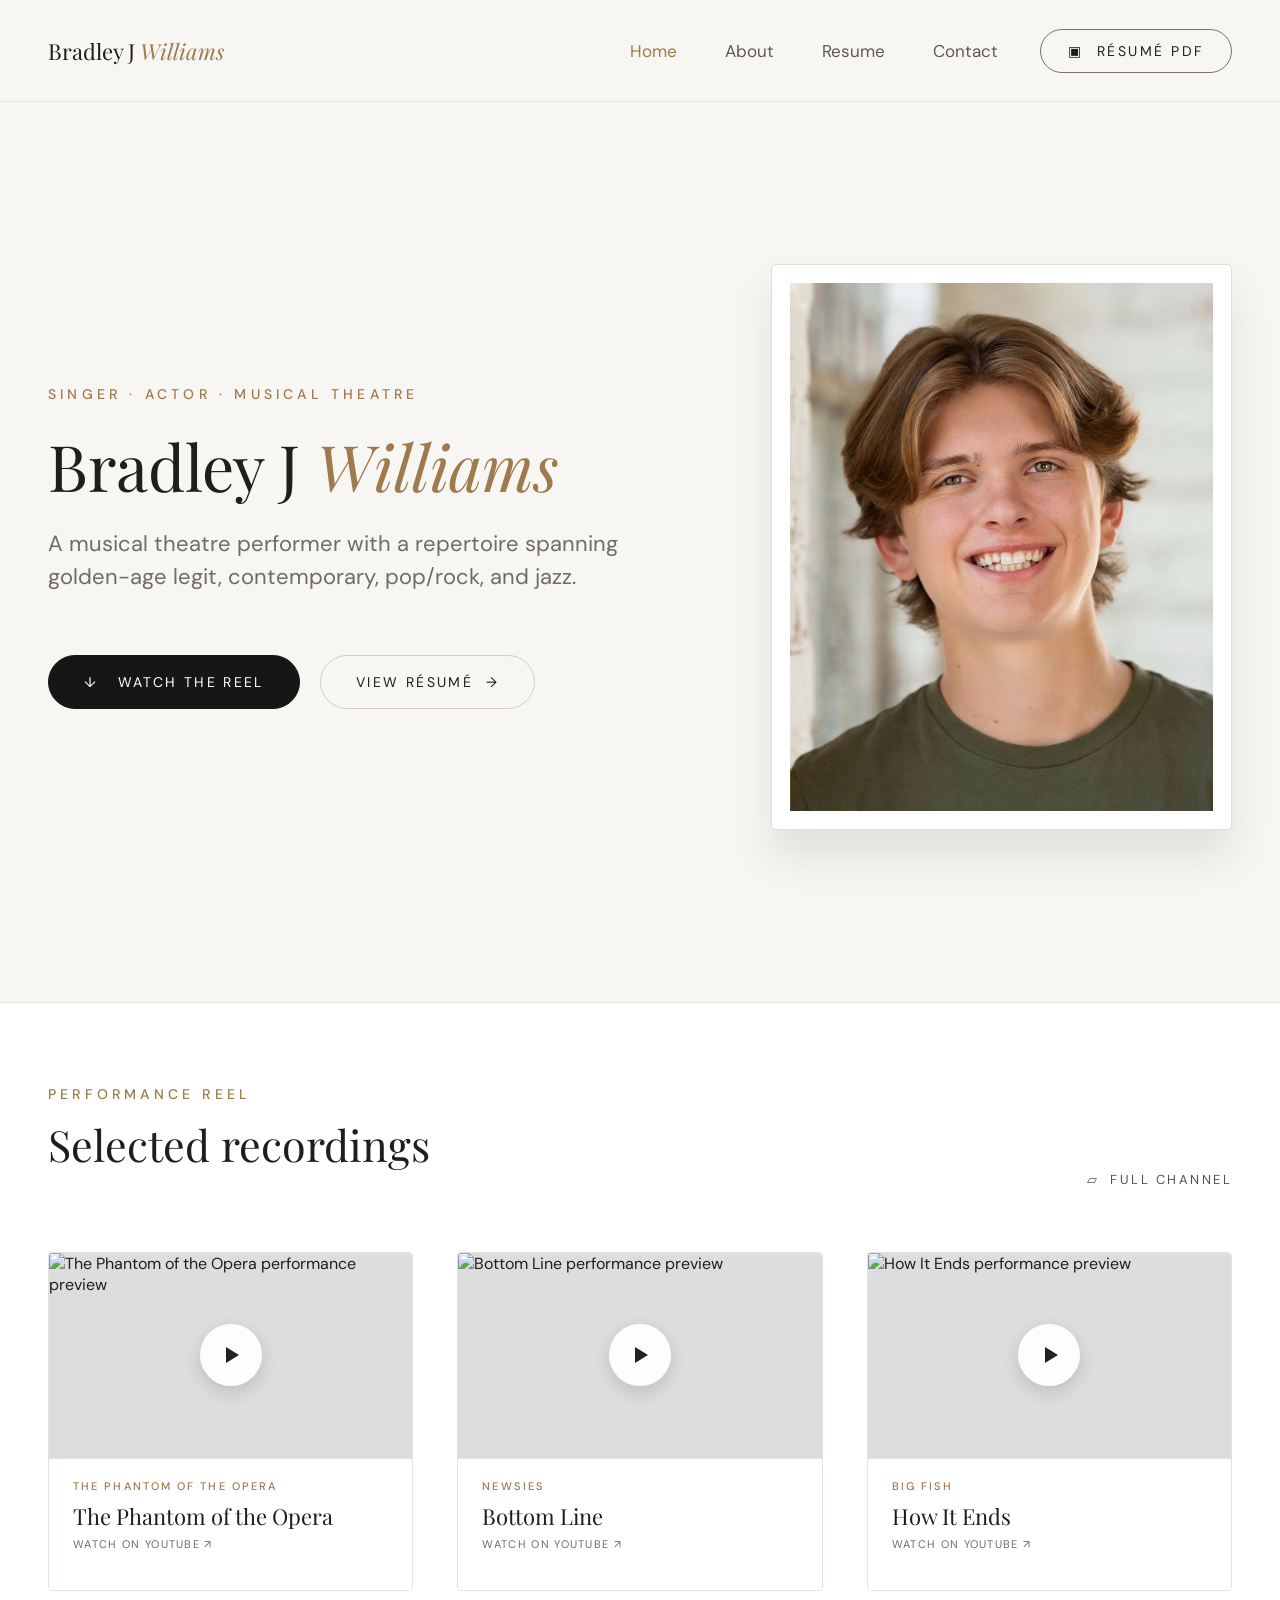
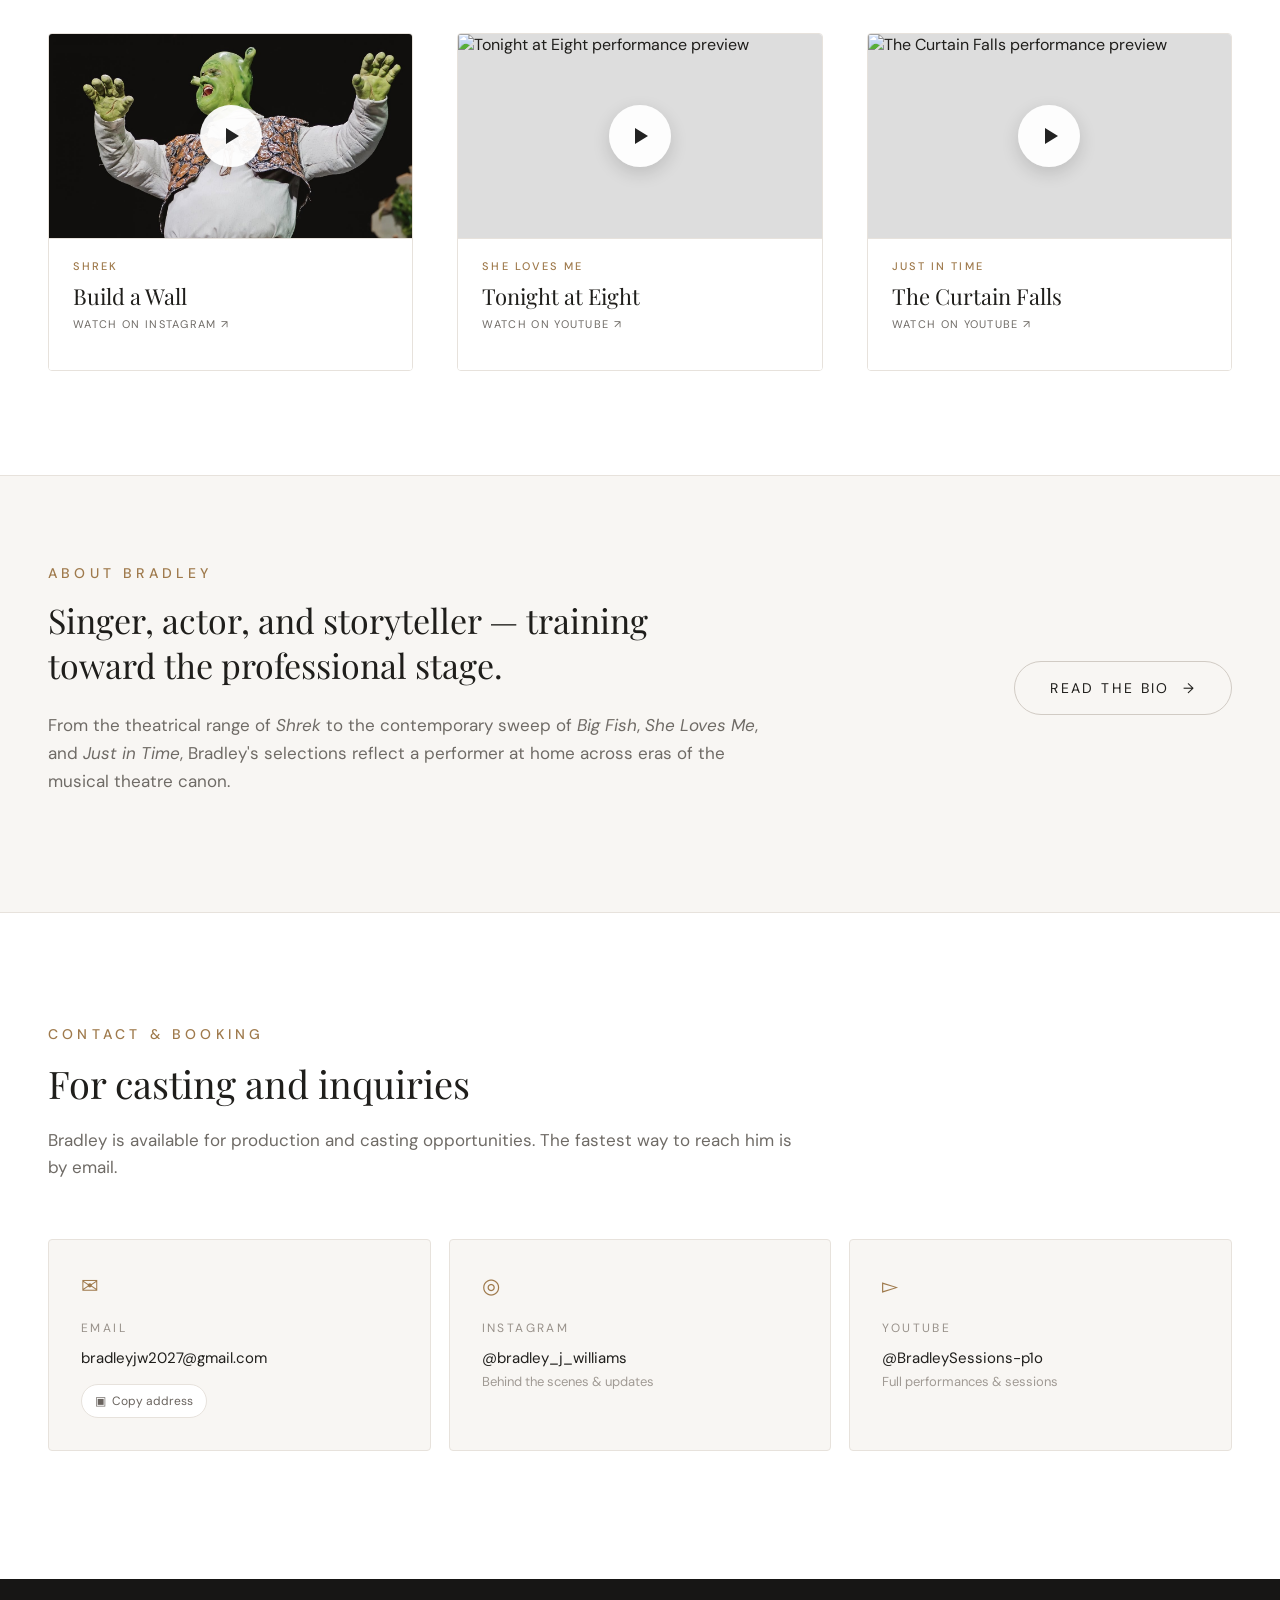
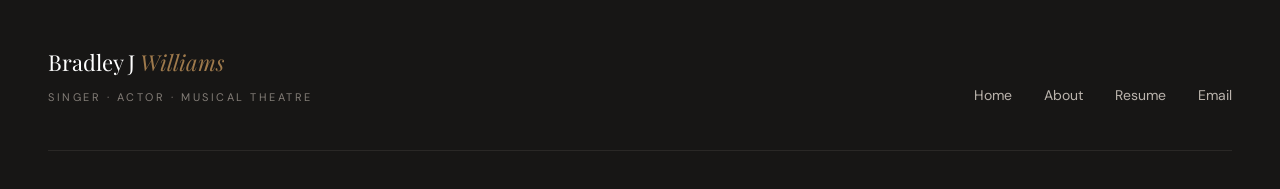
==== commit 7190bae2: "Update homepage repertoire reference" ====
--- a/index.html
+++ b/index.html
@@ -170,7 +170,7 @@
       <div class="about-copy">
         <div class="eyebrow">About Bradley</div>
         <h2>Singer, actor, and storyteller — training toward the professional stage.</h2>
-        <p>From the theatrical range of <em>Shrek</em> to the contemporary sweep of <em>Big Fish</em>, <em>Anastasia</em>, and <em>Just in Time</em>, Bradley's selections reflect a performer at home across eras of the musical theatre canon.</p>
+        <p>From the theatrical range of <em>Shrek</em> to the contemporary sweep of <em>Big Fish</em>, <em>She Loves Me</em>, and <em>Just in Time</em>, Bradley's selections reflect a performer at home across eras of the musical theatre canon.</p>
       </div>
       <a class="btn about-cta" href="/about/">Read the Bio&nbsp; →</a>
     </div>
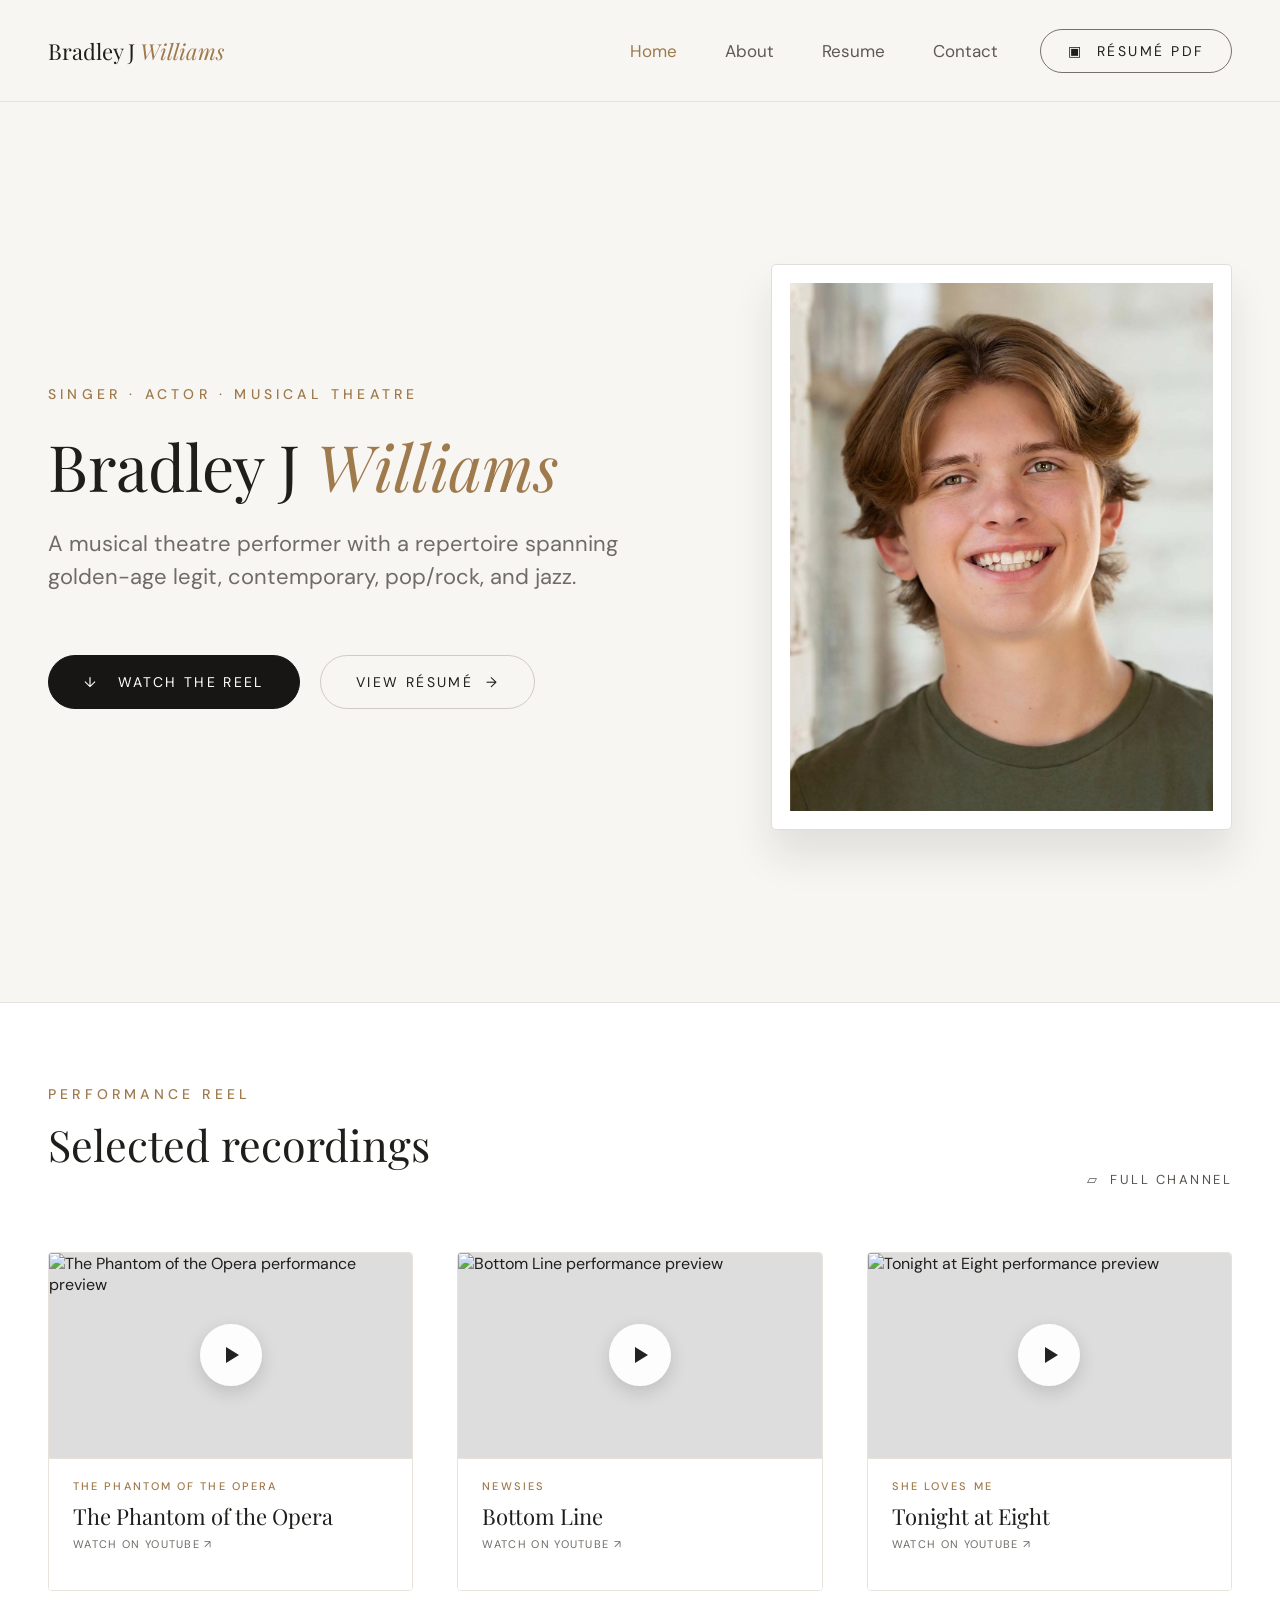
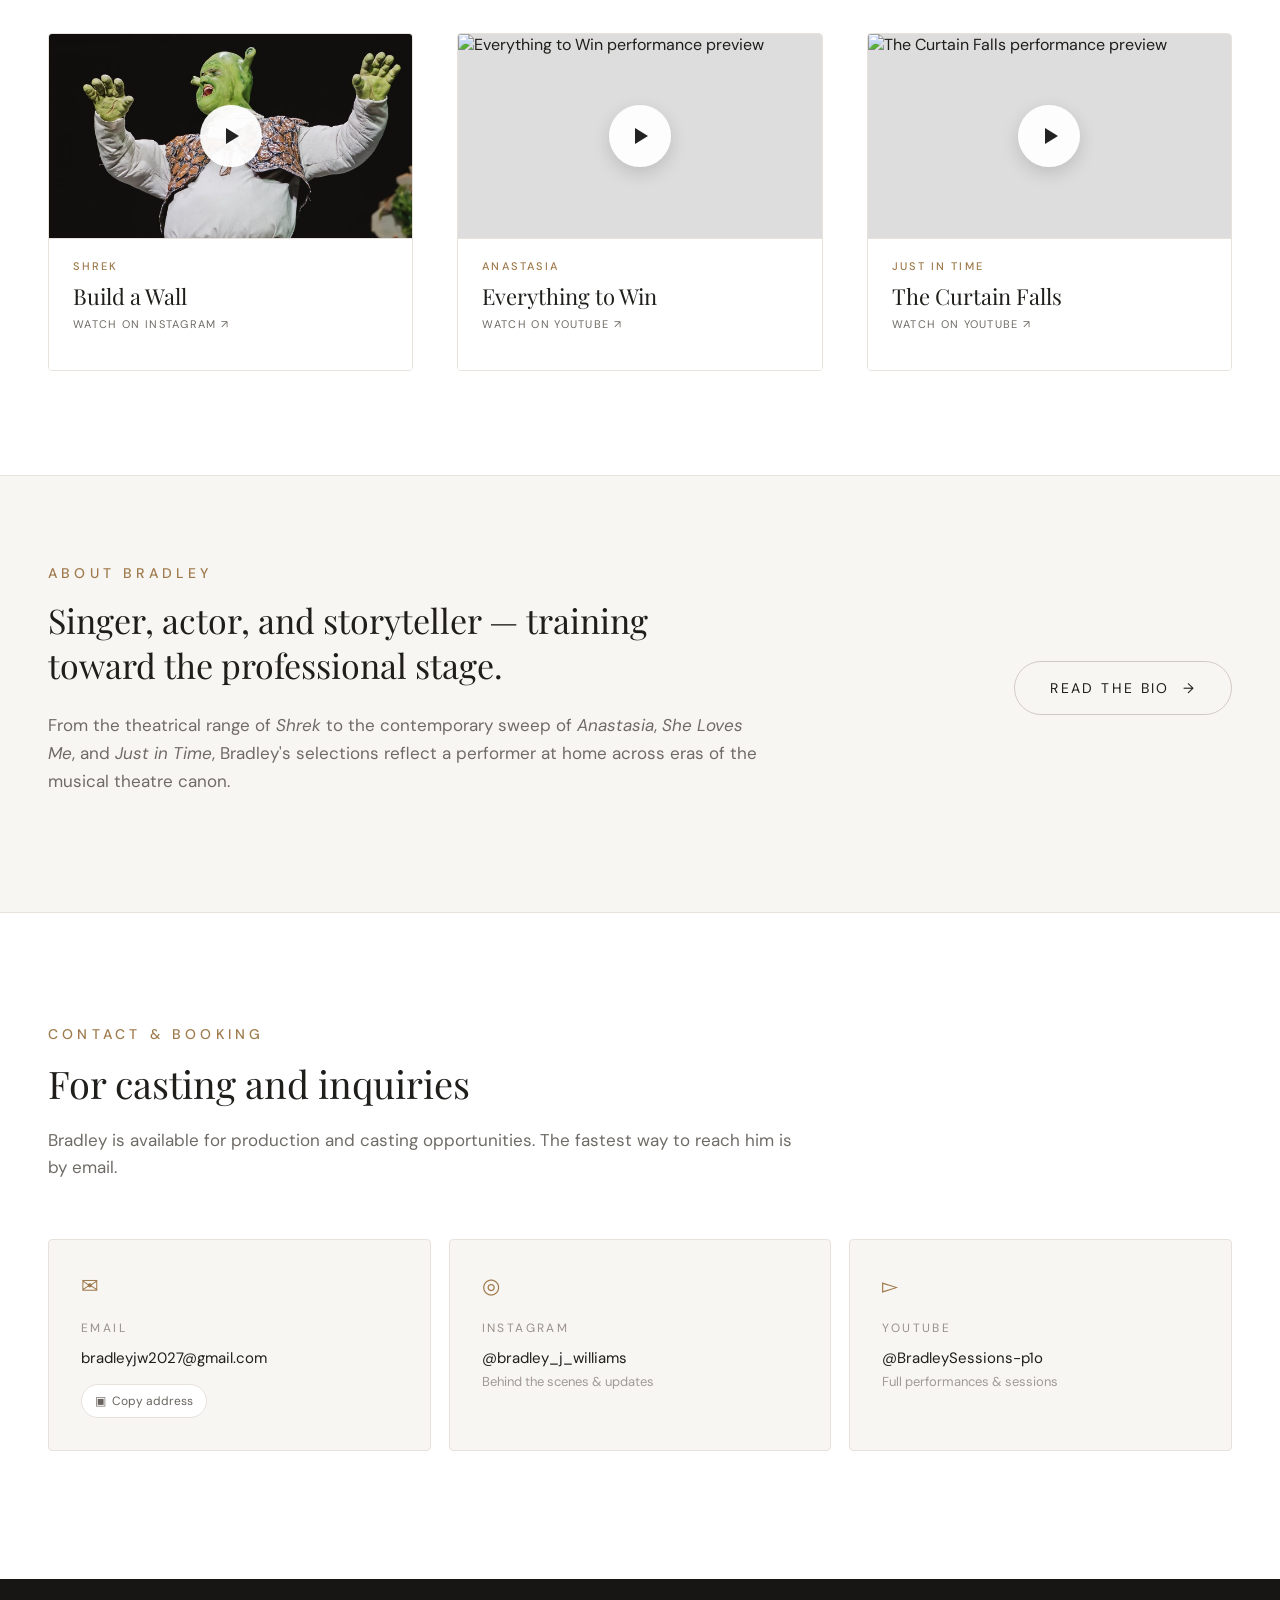
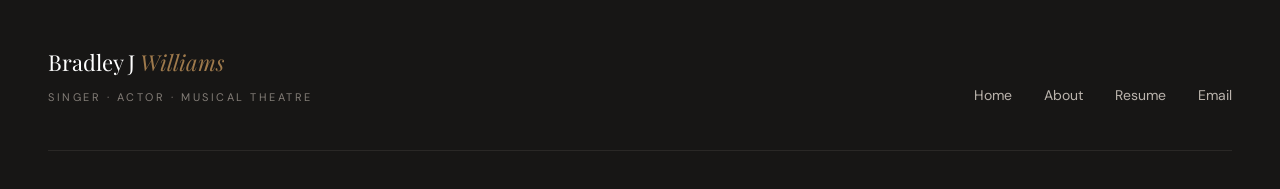
==== commit 8e062b50: "Move Tonight at Eight card and restore Everything to Win" ====
--- a/index.html
+++ b/index.html
@@ -107,14 +107,14 @@
 </article>
 
 <article class="reel-card">
-  <a class="video-card-link" href="https://youtu.be/i0TTzOoJ-EU?si=W6G39jZOZdySjTmH&t=114" target="_blank" rel="noreferrer" aria-label="Watch How It Ends on YouTube">
-    <div class="thumb">
-      <img src="https://i.ytimg.com/vi/i0TTzOoJ-EU/maxresdefault.jpg" onerror="this.onerror=null;this.src='https://i.ytimg.com/vi/i0TTzOoJ-EU/hqdefault.jpg';" alt="How It Ends performance preview">
-      <span class="thumb-play" aria-hidden="true"></span>
-    </div>
-    <div class="video-caption">
-      <div class="video-caption-source">Big Fish</div>
-      <h3>How It Ends</h3>
+  <a class="video-card-link" href="https://youtu.be/KSyqal8FO4o" target="_blank" rel="noreferrer" aria-label="Watch Tonight at Eight on YouTube">
+    <div class="thumb">
+      <img src="https://i.ytimg.com/vi/KSyqal8FO4o/maxresdefault.jpg" onerror="this.onerror=null;this.src='https://i.ytimg.com/vi/KSyqal8FO4o/hqdefault.jpg';" alt="Tonight at Eight performance preview">
+      <span class="thumb-play" aria-hidden="true"></span>
+    </div>
+    <div class="video-caption">
+      <div class="video-caption-source">She Loves Me</div>
+      <h3>Tonight at Eight</h3>
       <div class="video-caption-platform">Watch on YouTube ↗</div>
     </div>
   </a>
@@ -135,14 +135,14 @@
 </article>
 
 <article class="reel-card">
-  <a class="video-card-link" href="https://youtu.be/KSyqal8FO4o" target="_blank" rel="noreferrer" aria-label="Watch Tonight at Eight on YouTube">
-    <div class="thumb">
-      <img src="https://i.ytimg.com/vi/KSyqal8FO4o/maxresdefault.jpg" onerror="this.onerror=null;this.src='https://i.ytimg.com/vi/KSyqal8FO4o/hqdefault.jpg';" alt="Tonight at Eight performance preview">
-      <span class="thumb-play" aria-hidden="true"></span>
-    </div>
-    <div class="video-caption">
-      <div class="video-caption-source">She Loves Me</div>
-      <h3>Tonight at Eight</h3>
+  <a class="video-card-link" href="https://youtu.be/3YkKSdJkU1c" target="_blank" rel="noreferrer" aria-label="Watch Everything to Win on YouTube">
+    <div class="thumb">
+      <img src="https://i.ytimg.com/vi/3YkKSdJkU1c/maxresdefault.jpg" onerror="this.onerror=null;this.src='https://i.ytimg.com/vi/3YkKSdJkU1c/hqdefault.jpg';" alt="Everything to Win performance preview">
+      <span class="thumb-play" aria-hidden="true"></span>
+    </div>
+    <div class="video-caption">
+      <div class="video-caption-source">Anastasia</div>
+      <h3>Everything to Win</h3>
       <div class="video-caption-platform">Watch on YouTube ↗</div>
     </div>
   </a>
@@ -170,7 +170,7 @@
       <div class="about-copy">
         <div class="eyebrow">About Bradley</div>
         <h2>Singer, actor, and storyteller — training toward the professional stage.</h2>
-        <p>From the theatrical range of <em>Shrek</em> to the contemporary sweep of <em>Big Fish</em>, <em>She Loves Me</em>, and <em>Just in Time</em>, Bradley's selections reflect a performer at home across eras of the musical theatre canon.</p>
+        <p>From the theatrical range of <em>Shrek</em> to the contemporary sweep of <em>Anastasia</em>, <em>She Loves Me</em>, and <em>Just in Time</em>, Bradley's selections reflect a performer at home across eras of the musical theatre canon.</p>
       </div>
       <a class="btn about-cta" href="/about/">Read the Bio&nbsp; →</a>
     </div>
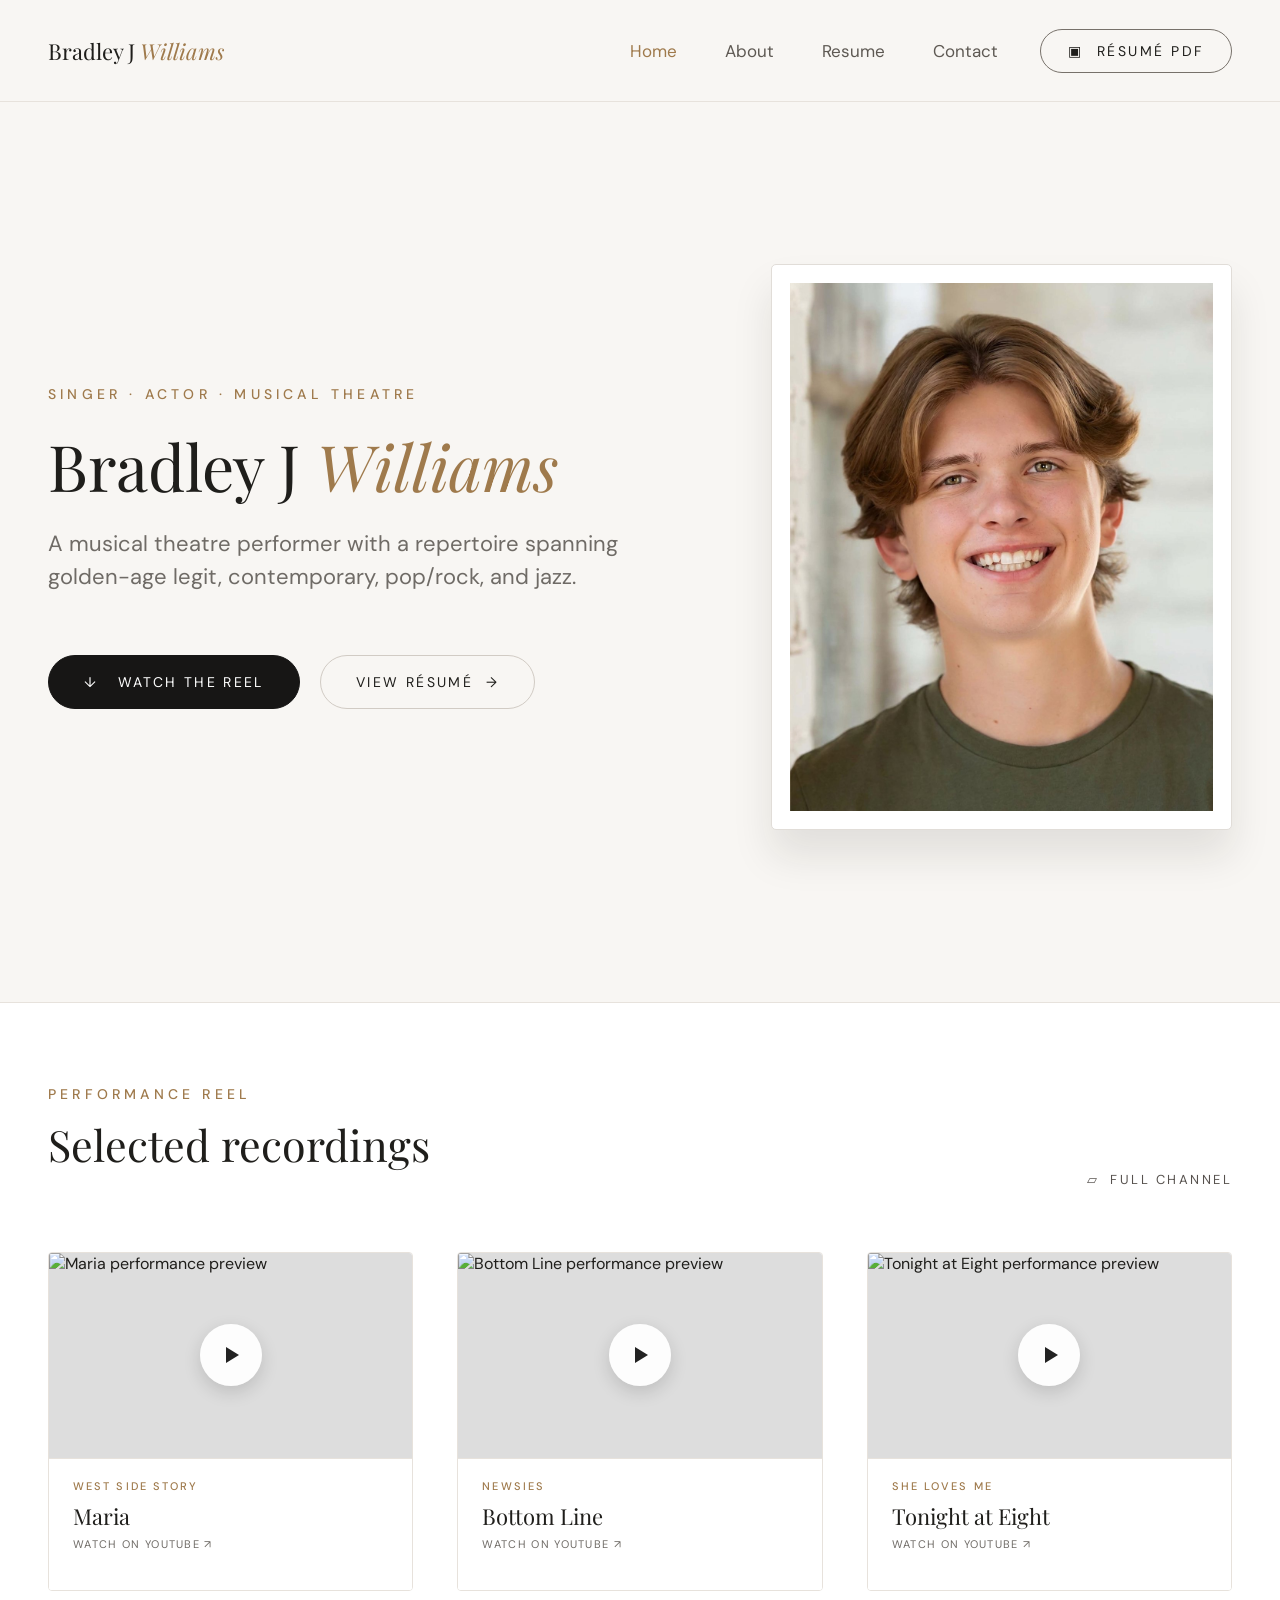
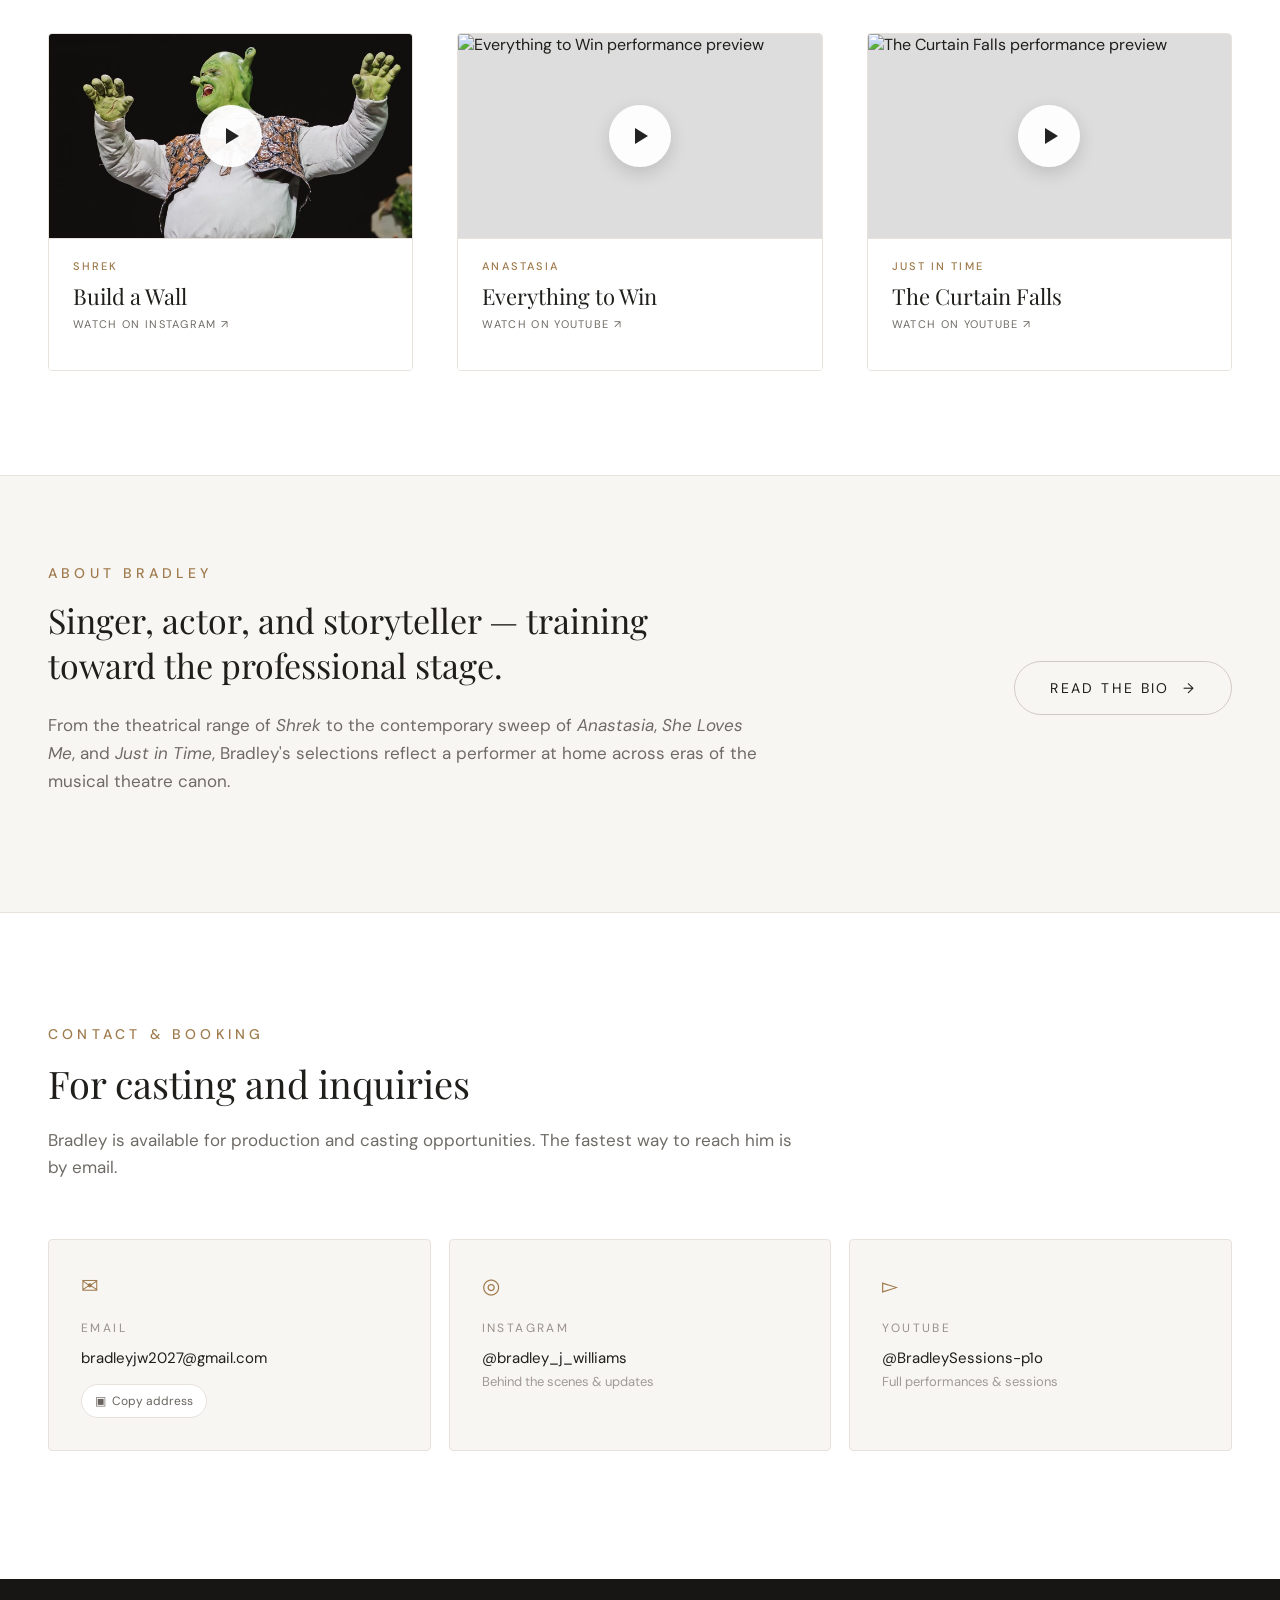
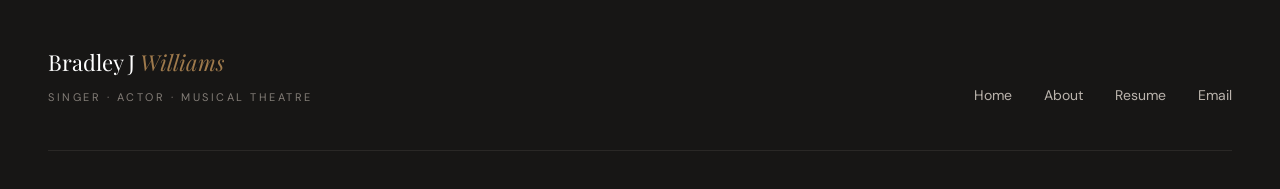
==== commit 5d4f3c78: "Replace Phantom with Maria performance" ====
--- a/index.html
+++ b/index.html
@@ -79,14 +79,14 @@
       </div>
       <div class="reel-grid">
 <article class="reel-card">
-  <a class="video-card-link" href="https://youtu.be/jh11AfMgz7s?si=OAochRNRkczRtO2m" target="_blank" rel="noreferrer" aria-label="Watch The Phantom of the Opera on YouTube">
-    <div class="thumb">
-      <img src="https://i.ytimg.com/vi/jh11AfMgz7s/maxresdefault.jpg" onerror="this.onerror=null;this.src='https://i.ytimg.com/vi/jh11AfMgz7s/hqdefault.jpg';" alt="The Phantom of the Opera performance preview">
-      <span class="thumb-play" aria-hidden="true"></span>
-    </div>
-    <div class="video-caption">
-      <div class="video-caption-source">The Phantom of the Opera</div>
-      <h3>The Phantom of the Opera</h3>
+  <a class="video-card-link" href="https://youtu.be/Sldj9MUOc7w" target="_blank" rel="noreferrer" aria-label="Watch Maria on YouTube">
+    <div class="thumb">
+      <img src="https://i.ytimg.com/vi/Sldj9MUOc7w/maxresdefault.jpg" onerror="this.onerror=null;this.src='https://i.ytimg.com/vi/Sldj9MUOc7w/hqdefault.jpg';" alt="Maria performance preview">
+      <span class="thumb-play" aria-hidden="true"></span>
+    </div>
+    <div class="video-caption">
+      <div class="video-caption-source">West Side Story</div>
+      <h3>Maria</h3>
       <div class="video-caption-platform">Watch on YouTube ↗</div>
     </div>
   </a>
